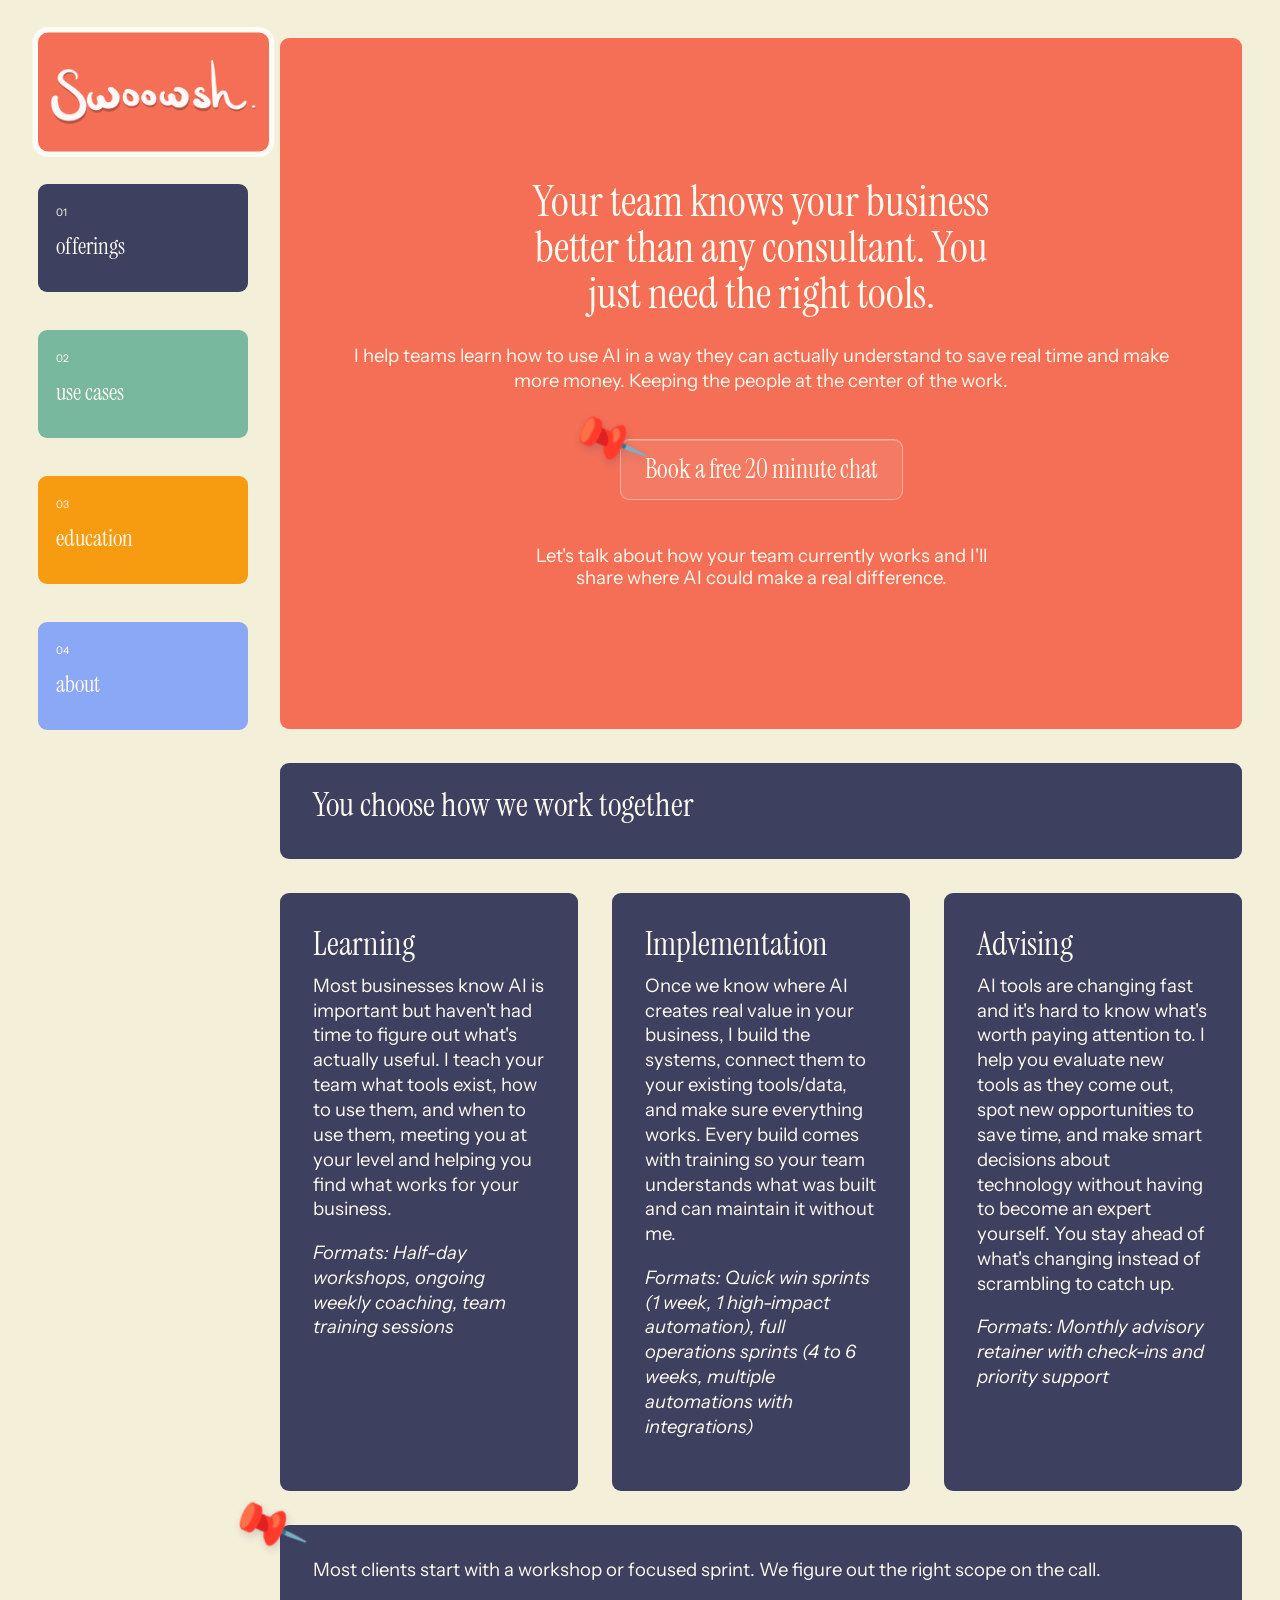
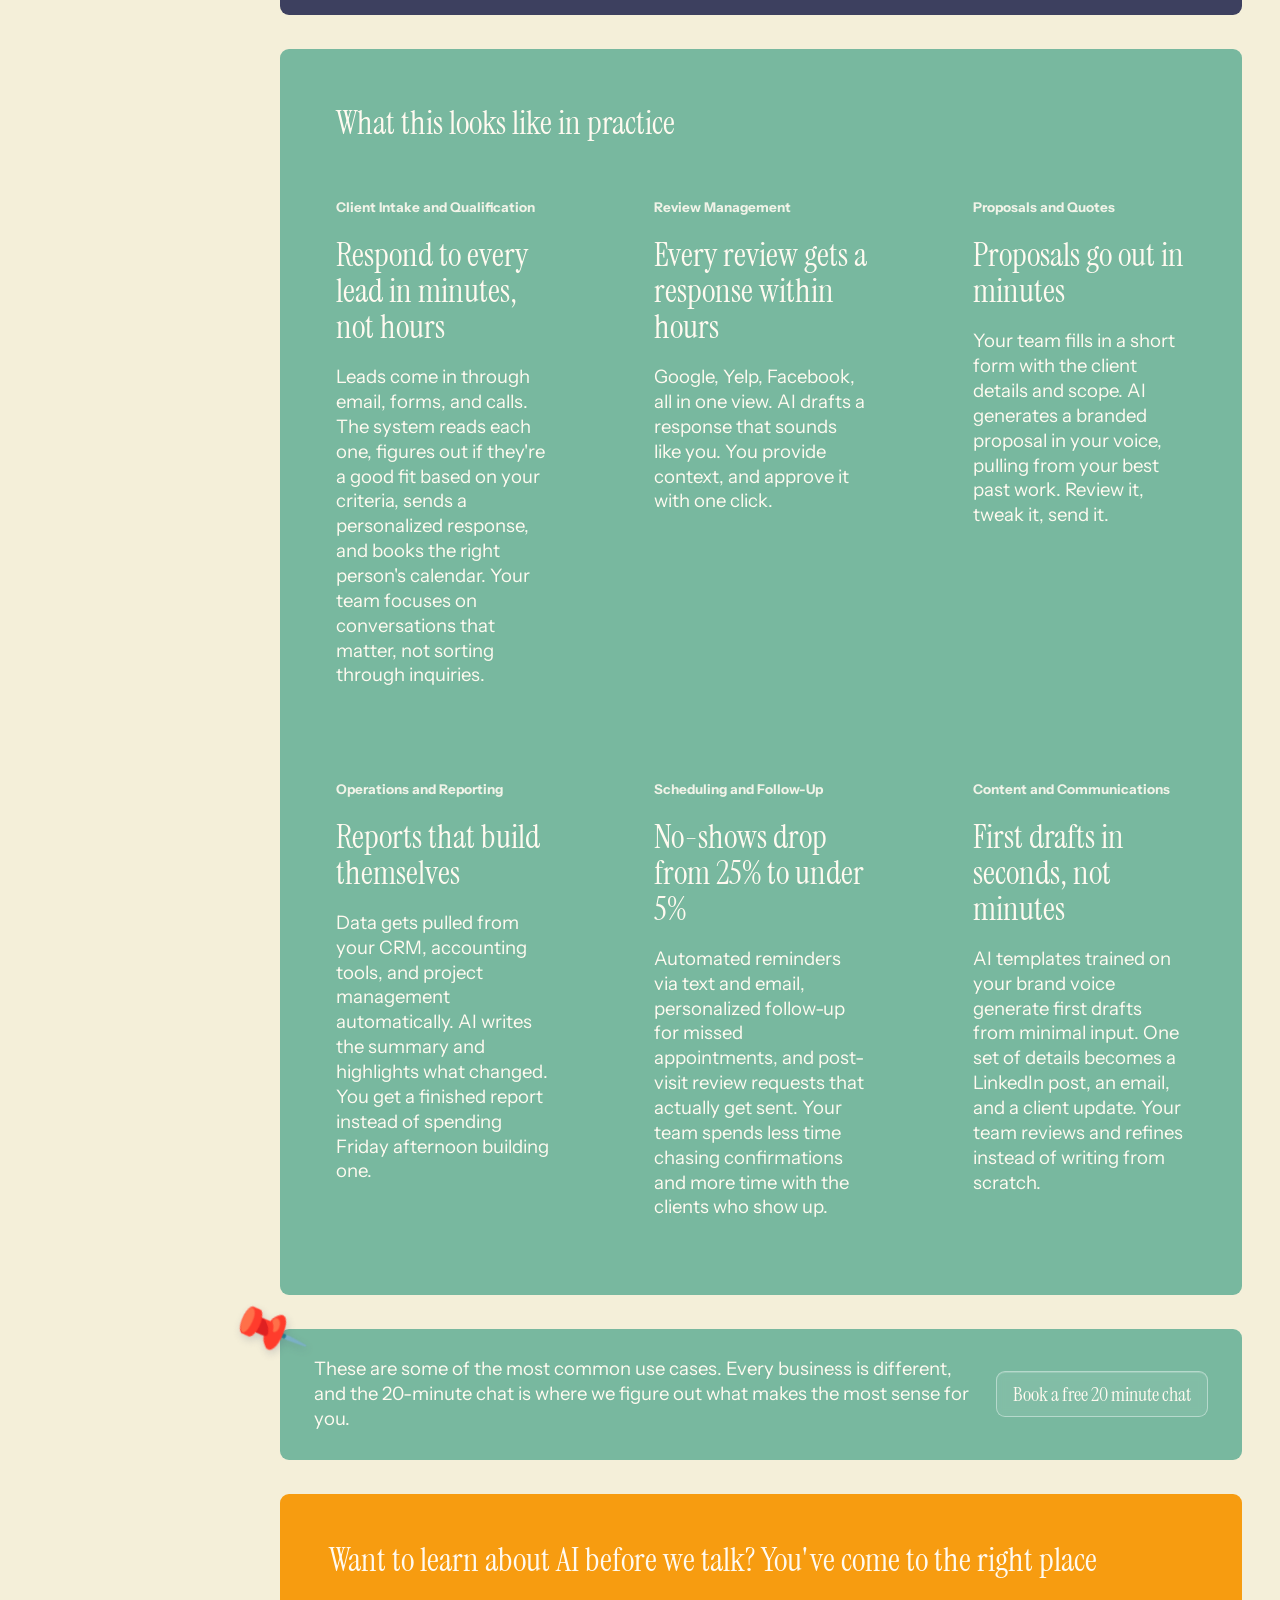
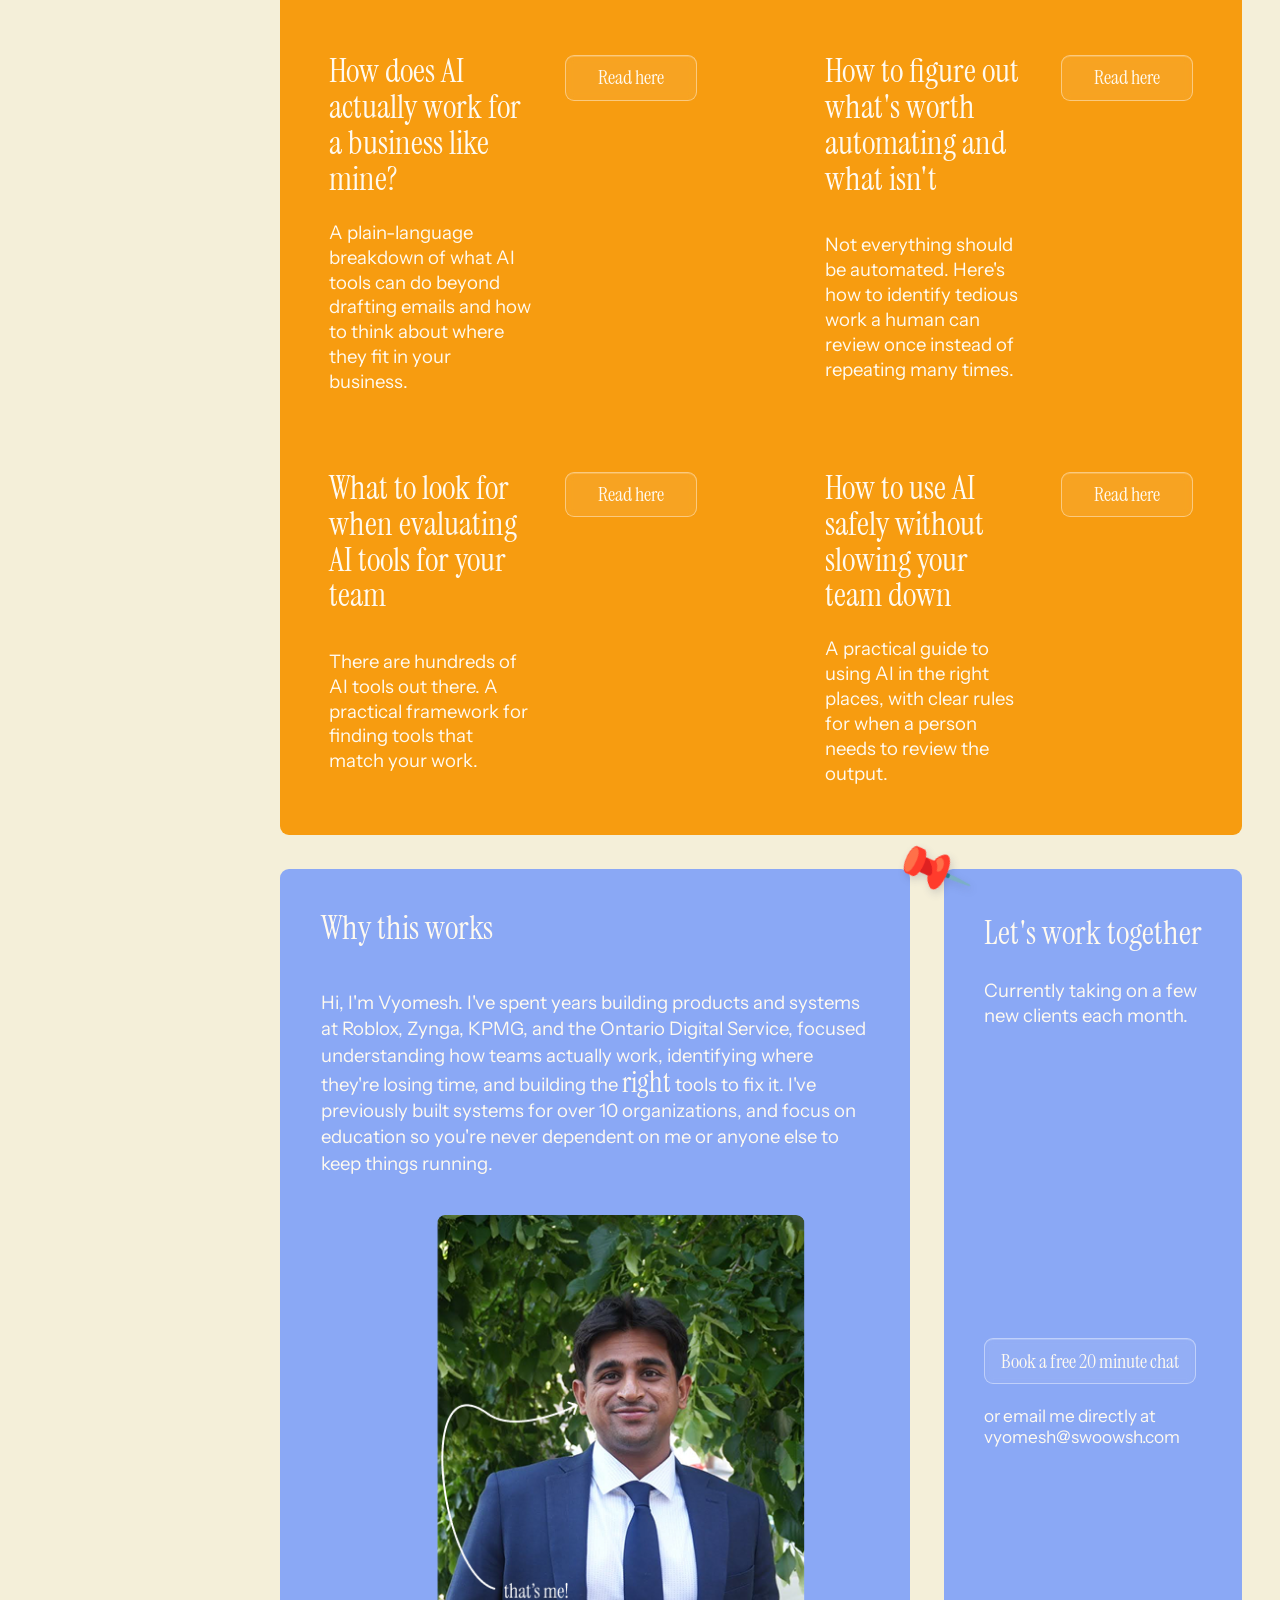
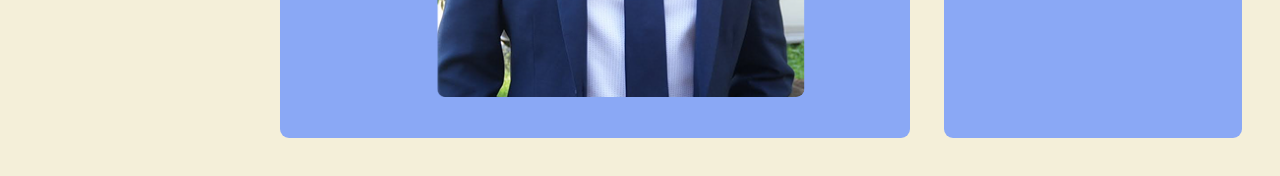
==== index.html @ 73898022 "Initial Swoowsh site" ====
<!doctype html>
<html lang="en">
  <head>
    <meta charset="utf-8">
    <meta name="viewport" content="width=device-width, initial-scale=1">
    <meta http-equiv="Cache-Control" content="no-store">
    <meta http-equiv="Pragma" content="no-cache">
    <meta http-equiv="Expires" content="0">
    <title>Swoowsh | AI systems for service businesses</title>
    <meta
      name="description"
      content="Swoowsh helps service businesses learn, implement, and improve practical AI workflows."
    >
    <link rel="preconnect" href="https://fonts.googleapis.com">
    <link rel="preconnect" href="https://fonts.gstatic.com" crossorigin>
    <link
      href="https://fonts.googleapis.com/css2?family=Instrument+Sans:wght@400;500;600;700&family=Instrument+Serif:ital@0;1&display=swap"
      rel="stylesheet"
    >
    <link rel="icon" type="image/png" href="assets/favicon.png?v=20260522-02">
    <link rel="stylesheet" href="styles.css?v=20260522-02">
  </head>
  <body>
    <a class="skip-link" href="#main">Skip to content</a>

    <nav class="rail" aria-label="Primary navigation">
      <a class="brand-mark" href="#offerings" aria-label="Swoowsh home">
        <img src="assets/swoowsh-logo-cropped.png" alt="Swoowsh.">
      </a>
      <button class="mobile-nav-toggle" type="button" aria-expanded="false" aria-controls="primary-menu">
        <span class="mobile-nav-label">Menu</span>
        <span aria-hidden="true">⌄</span>
      </button>
      <div id="primary-menu" class="rail-menu">
        <a class="rail-link rail-link-offerings" href="#work-together"><span>01</span> offerings</a>
        <a class="rail-link rail-link-use-cases" href="#use-cases"><span>02</span> use cases</a>
        <a class="rail-link rail-link-education" href="#education"><span>03</span> education</a>
        <a class="rail-link rail-link-about" href="#about"><span>04</span> about</a>
      </div>
    </nav>

    <main id="main">
      <section id="offerings" class="page page-hero" aria-labelledby="hero-title">
        <div class="hero-panel">
          <div class="hero-copy">
            <p class="eyebrow">Swoowsh.</p>
            <h1 id="hero-title">
              <span>Your team knows your business</span>
              <span>better than any consultant. You</span>
              <span>just need the right tools.</span>
            </h1>
            <p>
              I help teams learn how to use AI in a way they can actually understand to save real
              time and make more money. Keeping the people at the center of the work.
            </p>
          </div>
          <div class="hero-action">
            <div class="hero-cta-wrap">
              <span class="pin pin-hero" aria-hidden="true">📌</span>
              <a class="button button-light" href="mailto:vyomesh@swoowsh.com?subject=Book%20a%20free%2020%20minute%20chat">Book a free 20 minute chat</a>
            </div>
            <p>Let's talk about how your team currently works and I'll share where AI could make a real difference.</p>
          </div>
        </div>
      </section>

      <section id="work-together" class="page page-offerings" aria-labelledby="offerings-title">
        <div class="stacked-cards">
          <article class="offering-card intro-card">
            <h2 id="offerings-title">You choose how we work together</h2>
          </article>
          <article class="offering-card">
            <h3>Learning</h3>
            <p>
              Most businesses know AI is important but haven't had time to figure out what's actually
              useful. I teach your team what tools exist, how to use them, and when to use them,
              meeting you at your level and helping you find what works for your business.
            </p>
            <p><em>Formats: Half-day workshops, ongoing weekly coaching, team training sessions</em></p>
          </article>
          <article class="offering-card">
            <h3>Implementation</h3>
            <p>
              Once we know where AI creates real value in your business, I build the systems, connect
              them to your existing tools/data, and make sure everything works. Every build comes
              with training so your team understands what was built and can maintain it without me.
            </p>
            <p><em>Formats: Quick win sprints (1 week, 1 high-impact automation), full operations sprints (4 to 6 weeks, multiple automations with integrations)</em></p>
          </article>
          <article class="offering-card">
            <h3>Advising</h3>
            <p>
              AI tools are changing fast and it's hard to know what's worth paying attention to. I
              help you evaluate new tools as they come out, spot new opportunities to save time, and
              make smart decisions about technology without having to become an expert yourself. You
              stay ahead of what's changing instead of scrambling to catch up.
            </p>
            <p><em>Formats: Monthly advisory retainer with check-ins and priority support</em></p>
          </article>
        </div>
        <aside class="note-card">
          <span class="pin pin-note" aria-hidden="true">📌</span>
          Most clients start with a workshop or focused sprint. We figure out the right scope on the call.
        </aside>
      </section>

      <section id="use-cases" class="page page-use-cases" aria-labelledby="use-cases-title">
        <div class="use-case-panel">
          <h2 id="use-cases-title">What this looks like in practice</h2>
          <div class="use-case-grid">
            <article>
              <p class="kicker">Client Intake and Qualification</p>
              <h3>Respond to every lead in minutes, not hours</h3>
              <p>
                Leads come in through email, forms, and calls. The system reads each one, figures
                out if they're a good fit based on your criteria, sends a personalized response,
                and books the right person's calendar. Your team focuses on conversations that
                matter, not sorting through inquiries.
              </p>
            </article>
            <article>
              <p class="kicker">Review Management</p>
              <h3>Every review gets a response within hours</h3>
              <p>
                Google, Yelp, Facebook, all in one view. AI drafts a response that sounds like you.
                You provide context, and approve it with one click.
              </p>
            </article>
            <article>
              <p class="kicker">Proposals and Quotes</p>
              <h3>Proposals go out in minutes</h3>
              <p>
                Your team fills in a short form with the client details and scope. AI generates a
                branded proposal in your voice, pulling from your best past work. Review it, tweak
                it, send it.
              </p>
            </article>
            <article>
              <p class="kicker">Operations and Reporting</p>
              <h3>Reports that build themselves</h3>
              <p>
                Data gets pulled from your CRM, accounting tools, and project management automatically.
                AI writes the summary and highlights what changed. You get a finished report instead
                of spending Friday afternoon building one.
              </p>
            </article>
            <article>
              <p class="kicker">Scheduling and Follow-Up</p>
              <h3>No-shows drop from 25% to under 5%</h3>
              <p>
                Automated reminders via text and email, personalized follow-up for missed appointments,
                and post-visit review requests that actually get sent. Your team spends less time
                chasing confirmations and more time with the clients who show up.
              </p>
            </article>
            <article>
              <p class="kicker">Content and Communications</p>
              <h3>First drafts in seconds, not minutes</h3>
              <p>
                AI templates trained on your brand voice generate first drafts from minimal input.
                One set of details becomes a LinkedIn post, an email, and a client update. Your team
                reviews and refines instead of writing from scratch.
              </p>
            </article>
          </div>
        </div>
        <aside class="quote-card">
          <span class="pin pin-quote" aria-hidden="true">📌</span>
          <p>
            These are some of the most common use cases. Every business is different, and the 20-minute
            chat is where we figure out what makes the most sense for you.
          </p>
          <a class="button button-light" href="mailto:vyomesh@swoowsh.com?subject=Book%20a%20free%2020%20minute%20chat">Book a free 20 minute chat</a>
        </aside>
      </section>

      <section id="education" class="page page-education" aria-labelledby="education-title">
        <div class="education-panel">
          <h2 id="education-title">Want to learn about AI before we talk? You've come to the right place</h2>
          <div class="question-list" role="list">
            <a role="listitem" href="ai-for-business.html">
              <span>Read here</span>
              <strong>How does AI actually work for a business like mine?</strong>
              <p>A plain-language breakdown of what AI tools can do beyond drafting emails and how to think about where they fit in your business.</p>
            </a>
            <a role="listitem" href="worth-automating.html">
              <span>Read here</span>
              <strong>How to figure out what's worth automating and what isn't</strong>
              <p>Not everything should be automated. Here's how to identify tedious work a human can review once instead of repeating many times.</p>
            </a>
            <a role="listitem" href="evaluating-ai-tools.html">
              <span>Read here</span>
              <strong>What to look for when evaluating AI tools for your team</strong>
              <p>There are hundreds of AI tools out there. A practical framework for finding tools that match your work.</p>
            </a>
            <a role="listitem" href="ai-safety.html">
              <span>Read here</span>
              <strong>How to use AI safely without slowing your team down</strong>
              <p>A practical guide to using AI in the right places, with clear rules for when a person needs to review the output.</p>
            </a>
          </div>
        </div>
      </section>

      <section id="about" class="page page-about" aria-labelledby="about-title">
        <div class="about-wrap">
          <div class="about-grid">
            <article class="about-copy">
              <h2 id="about-title">Why this works</h2>
              <p>
                Hi, I'm Vyomesh. I've spent years building products and systems at Roblox, Zynga,
                KPMG, and the Ontario Digital Service, focused understanding how teams actually
                work, identifying where they're losing time, and building the
                <span class="serif-emphasis">right</span> tools to fix it. I've previously built
                systems for over 10 organizations, and focus on education so you're never dependent
                on me or anyone else to keep things running.
              </p>
            </article>
            <figure class="portrait-card">
              <img src="assets/vyomesh-portrait-annotated.png" alt="Vyomesh standing outdoors in a navy suit with a handwritten note saying that's me">
            </figure>
          </div>
          <div class="cta-band">
            <span class="pin pin-cta" aria-hidden="true">📌</span>
            <div>
              <h2>Let's work together</h2>
              <p>Currently taking on a few new clients each month.</p>
            </div>
            <div class="cta-actions">
              <a class="button button-light" href="mailto:vyomesh@swoowsh.com?subject=Book%20a%20free%2020%20minute%20chat">Book a free 20 minute chat</a>
              <a href="mailto:vyomesh@swoowsh.com">or email me directly at vyomesh@swoowsh.com</a>
            </div>
          </div>
        </div>
      </section>
    </main>

    <script src="script.js?v=20260522-02"></script>
  </body>
</html>
---- styles.css ----
:root {
  --paper: #f4efd9;
  --ink: #fffaf0;
  --navy: #3d405f;
  --coral: #f46f56;
  --sage: #78b89f;
  --gold: #f79c10;
  --periwinkle: #8aa8f5;
  --blue-line: #13a7e8;
  --rail-width: 280px;
  --rail-pad: 38px;
  --section-gap: 34px;
  --panel-radius: 9px;
  --rail-tile-width: 210px;
  --rail-tile-height: 108px;
  --rail-active-scale: 1.1;
  --container-gap: 34px;
  --content-gap: 34px;
  --hero-copy-gap: clamp(22px, 2.1vw, 34px);
  --hero-stack-gap: clamp(38px, 3.5vw, 58px);
  --font-serif: "Instrument Serif", Georgia, serif;
  --font-sans: "Instrument Sans", Arial, sans-serif;
  --type-h1: clamp(40px, 3.35vw, 64px);
  --type-h2: clamp(30px, 2.6vw, 48px);
  --type-body: clamp(16px, 1.45vw, 22px);
  --type-subscript: clamp(10px, 0.82vw, 13px);
  --type-button: clamp(18px, 1.55vw, 25px);
  --leading-display: 1.08;
  --leading-body: 1.34;
}

/* Type system:
   h1/display = Instrument Serif var(--type-h1)
   h2/card titles = Instrument Serif var(--type-h2)
   body = Instrument Sans var(--type-body)
   subscript/kicker = Instrument Sans var(--type-subscript)
   buttons = Instrument Serif var(--type-button)
*/

* {
  box-sizing: border-box;
}

html {
  scroll-behavior: smooth;
}

body {
  margin: 0;
  background: var(--paper);
  color: var(--ink);
  font-family: var(--font-sans);
}

a {
  color: inherit;
}

.section-label {
  display: none !important;
}

.skip-link {
  background: var(--navy);
  color: white;
  left: 16px;
  padding: 10px 12px;
  position: fixed;
  top: 16px;
  transform: translateY(-160%);
  z-index: 30;
}

.skip-link:focus {
  transform: translateY(0);
}

.rail {
  background: var(--paper);
  bottom: 0;
  display: flex;
  flex-direction: column;
  gap: 38px;
  left: 0;
  padding: var(--rail-pad);
  position: fixed;
  top: 0;
  width: var(--rail-width);
  z-index: 20;
}

.rail-menu {
  display: flex;
  flex-direction: column;
  gap: 38px;
}

.brand-mark,
.rail-link {
  border-radius: var(--panel-radius);
  color: var(--ink);
  flex: 0 0 auto;
  text-decoration: none;
  transform-origin: left center;
  transition: box-shadow 160ms ease, transform 160ms ease;
  width: var(--rail-tile-width);
}

.brand-mark {
  align-items: center;
  background: var(--coral);
  display: flex;
  min-height: var(--rail-tile-height);
  justify-content: center;
  padding: 16px 12px;
}

.brand-mark img {
  display: block;
  height: auto;
  max-height: 100%;
  object-fit: contain;
  width: 100%;
}

.rail-link {
  background: var(--navy);
  display: grid;
  font-family: var(--font-serif);
  font-size: clamp(22px, 1.8vw, 30px);
  line-height: 1.03;
  min-height: var(--rail-tile-height);
  padding: 24px 18px 16px;
}

.rail-link span {
  font-family: var(--font-sans);
  font-size: var(--type-subscript);
  line-height: 1;
}

.rail-link-offerings {
  background: var(--navy);
}

.rail-link-use-cases {
  background: var(--sage);
}

.rail-link-education {
  background: var(--gold);
}

.rail-link-about {
  background: var(--periwinkle);
}

.mobile-nav-toggle {
  display: none;
}

.brand-mark:hover,
.brand-mark:focus-visible {
  outline: 3px solid rgba(255, 255, 255, 0.8);
  outline-offset: 3px;
}

.brand-mark.is-active,
.rail-link.is-active {
  transform: scale(var(--rail-active-scale));
  z-index: 2;
}

.brand-mark.is-active,
.rail-link.is-active,
.rail-link:hover,
.rail-link:focus-visible {
  box-shadow: 0 0 0 5px rgba(255, 255, 255, 0.75);
}

main {
  padding-left: var(--rail-width);
  padding-bottom: var(--rail-pad);
  padding-top: var(--rail-pad);
}

.page {
  background: var(--paper);
  padding: 0 var(--rail-pad) 0 0;
  position: relative;
}

.page + .page {
  margin-top: var(--section-gap);
}

h1,
h2,
h3,
p {
  margin-top: 0;
}

h1,
h2,
h3,
.button,
.back-link,
.question-list strong,
.question-list span {
  font-family: var(--font-serif);
  font-weight: 400;
  letter-spacing: 0;
}

h1 {
  font-size: var(--type-h1);
  line-height: var(--leading-display);
  margin-bottom: 24px;
  max-width: 720px;
}

h1 span {
  display: block;
}

h2 {
  font-size: var(--type-h2);
  line-height: var(--leading-display);
}

h3 {
  font-size: var(--type-h2);
  line-height: var(--leading-display);
}

p {
  font-family: var(--font-sans);
  font-size: var(--type-body);
  line-height: var(--leading-body);
}

.hero-panel {
  align-content: center;
  align-items: center;
  background: var(--coral);
  border-radius: var(--panel-radius);
  display: grid;
  gap: var(--hero-stack-gap);
  grid-template-columns: 1fr;
  min-height: clamp(590px, 54vw, 795px);
  padding: clamp(42px, 5vw, 72px) clamp(36px, 4.6vw, 64px);
  text-align: center;
}

.eyebrow {
  display: none;
}

.hero-copy {
  display: grid;
  gap: var(--hero-copy-gap);
  justify-items: center;
  justify-self: center;
  max-width: 980px;
  padding-top: 0;
  text-align: center;
  width: 100%;
}

.hero-copy h1 {
  margin-bottom: 0;
  margin-left: auto;
  margin-right: auto;
  text-align: center;
}

.hero-copy h1 span {
  text-align: center;
}

.hero-copy p {
  margin-bottom: 0;
  margin-left: auto;
  margin-right: auto;
  max-width: 920px;
}

.hero-action {
  display: grid;
  gap: var(--hero-stack-gap);
  justify-items: center;
  justify-self: center;
  max-width: 520px;
  position: relative;
  text-align: center;
  width: 100%;
}

.hero-action p {
  font-size: var(--type-body);
  line-height: 1.18;
  margin-bottom: 0;
  max-width: 500px;
}

.hero-cta-wrap {
  display: inline-flex;
  position: relative;
}

.button,
.question-list span {
  align-items: center;
  background: rgba(255, 255, 255, 0.08);
  border: 1px solid rgba(255, 255, 255, 0.42);
  border-radius: var(--panel-radius);
  box-shadow: inset 0 1px 0 rgba(255, 255, 255, 0.18);
  backdrop-filter: blur(4px);
}

.button {
  display: inline-flex;
  font-size: var(--type-button);
  justify-content: center;
  min-height: 46px;
  padding: 9px 16px;
  text-decoration: none;
}

.hero-action .button {
  font-size: clamp(24px, 2vw, 34px);
  min-height: 58px;
  padding: 13px 24px;
}

.button:hover,
.button:focus-visible,
.question-list a:hover span,
.question-list a:focus-visible span {
  background: rgba(255, 255, 255, 0.18);
}

.pin {
  display: inline-block;
  filter: saturate(1.2);
  font-family: "Apple Color Emoji", "Segoe UI Emoji", sans-serif;
  font-size: clamp(41px, 4vw, 59px);
  line-height: 1;
  pointer-events: none;
  position: absolute;
  text-shadow: 0 4px 8px rgba(61, 64, 95, 0.2);
  transform: rotate(-21deg) scaleX(-1);
  z-index: 30;
}

.pin-hero {
  left: -42px;
  top: -25px;
}

.stacked-cards {
  align-content: start;
  display: grid;
  gap: var(--container-gap);
  grid-template-columns: repeat(3, minmax(0, 1fr));
  width: 100%;
}

.offering-card {
  background: var(--navy);
  border-radius: var(--panel-radius);
  padding: clamp(23px, 2.55vw, 34px);
}

.intro-card {
  grid-column: 1 / -1;
  max-width: none;
  min-height: 86px;
  padding-block: 24px;
  width: 100%;
}

.offering-card h2,
.offering-card h3 {
  margin-bottom: 12px;
}

.offering-card p {
  max-width: 960px;
}

.offering-card em {
  font-style: italic;
}

.note-card {
  background: var(--navy);
  border-radius: var(--panel-radius);
  font-family: var(--font-sans);
  font-size: var(--type-body);
  line-height: var(--leading-body);
  margin-left: 0;
  margin-top: var(--container-gap);
  max-width: none;
  padding: clamp(23px, 2.55vw, 34px);
  position: relative;
  width: 100%;
}

.pin-note {
  left: -42px;
  top: -25px;
}

.use-case-panel {
  background: var(--sage);
  border-radius: var(--panel-radius);
  padding: clamp(34px, 4.4vw, 66px);
  width: 100%;
}

.use-case-panel h2 {
  margin-bottom: clamp(34px, 5vw, 58px);
}

.use-case-grid {
  display: grid;
  gap: clamp(48px, 6vw, 74px) clamp(62px, 8.5vw, 105px);
  grid-template-columns: repeat(3, minmax(0, 1fr));
}

.kicker {
  font-family: var(--font-sans);
  font-size: clamp(13px, 1.05vw, 16px);
  font-weight: 700;
  line-height: 1.2;
  margin-bottom: 22px;
  opacity: 0.9;
}

.use-case-grid h3 {
  margin-bottom: 20px;
  max-width: 390px;
}

.use-case-grid p:not(.kicker) {
  max-width: 430px;
}

.quote-card {
  align-items: center;
  background: var(--sage);
  border-radius: var(--panel-radius);
  display: grid;
  gap: 24px;
  grid-template-columns: minmax(0, 1fr) auto;
  margin-top: var(--container-gap);
  max-width: none;
  padding: 28px 34px;
  position: relative;
  width: 100%;
}

.quote-card p {
  margin-bottom: 0;
}

.quote-card .button {
  justify-self: end;
}

.pin-quote {
  left: -42px;
  top: -25px;
}

.education-panel,
.article-panel {
  background: var(--gold);
  border-radius: var(--panel-radius);
  padding: clamp(30px, 3.8vw, 52px);
}

.education-panel {
  align-content: start;
  display: grid;
  min-height: clamp(560px, 48vw, 720px);
  width: 100%;
}

.education-panel h2 {
  margin-bottom: clamp(54px, 6vw, 78px);
  max-width: none;
  white-space: nowrap;
}

.question-list {
  display: grid;
  column-gap: clamp(74px, 10vw, 150px);
  row-gap: clamp(58px, 6vw, 82px);
  grid-template-columns: repeat(2, minmax(0, 1fr));
}

.question-list a {
  align-items: start;
  display: grid;
  column-gap: clamp(22px, 3vw, 34px);
  grid-template-columns: minmax(0, 1fr) auto;
  row-gap: 24px;
  text-decoration: none;
}

.question-list span {
  font-size: var(--type-button);
  grid-column: 2;
  grid-row: 1;
  justify-self: end;
  line-height: 1;
  min-width: 132px;
  padding: 12px 16px;
  text-align: center;
}

.question-list strong {
  display: block;
  font-size: var(--type-h2);
  grid-column: 1;
  line-height: var(--leading-display);
  margin-top: -2px;
}

.question-list p {
  grid-column: 1;
  margin: 0;
  max-width: 760px;
}

.about-wrap {
  display: grid;
  align-items: stretch;
  gap: var(--container-gap);
  grid-template-columns: minmax(0, 1fr) minmax(285px, 31%);
}

.about-grid {
  align-items: center;
  background: var(--periwinkle);
  border-radius: var(--panel-radius);
  display: grid;
  gap: clamp(24px, 3vw, 42px);
  grid-template-columns: minmax(0, 1fr) minmax(220px, 32%);
  min-height: clamp(470px, 42vw, 560px);
  padding: clamp(26px, 3.2vw, 44px);
  width: 100%;
}

.about-copy h2 {
  margin-bottom: clamp(26px, 4vw, 44px);
}

.about-copy p {
  line-height: 1.42;
  margin-bottom: clamp(26px, 3.5vw, 42px);
  max-width: 760px;
}

.about-copy p:last-child {
  margin-bottom: 0;
}

.serif-emphasis {
  display: inline-block;
  font-family: var(--font-serif);
  font-size: 1.55em;
  line-height: 0.82;
  margin: 0.08em 0;
  vertical-align: -0.06em;
}

.portrait-card {
  margin: 0;
}

.portrait-card img {
  border-radius: var(--panel-radius);
  display: block;
  width: 100%;
}

.cta-band {
  align-items: start;
  background: var(--periwinkle);
  border-radius: var(--panel-radius);
  display: grid;
  gap: clamp(38px, 5vw, 70px);
  grid-template-rows: auto auto;
  min-height: clamp(470px, 42vw, 560px);
  padding: clamp(36px, 3.6vw, 50px) clamp(28px, 3.2vw, 40px);
  position: relative;
  width: 100%;
}

.pin-cta {
  left: -42px;
  top: -25px;
}

.cta-band h2 {
  margin-bottom: 28px;
}

.cta-band p {
  margin-bottom: 0;
}

.cta-actions {
  display: grid;
  align-self: start;
  gap: 22px;
  justify-items: start;
  text-align: left;
}

.cta-actions > a:not(.button) {
  font-size: clamp(16px, 1.35vw, 20px);
  line-height: 1.2;
  max-width: 300px;
  text-decoration: none;
}

main.article-page {
  background: var(--paper);
  min-height: 100vh;
  padding: var(--rail-pad) var(--rail-pad) var(--rail-pad) var(--rail-width);
}

.article-panel {
  min-height: calc(100vh - (var(--rail-pad) * 2));
  padding: clamp(44px, 4vw, 70px) clamp(42px, 5vw, 70px);
}

.article-panel h1 {
  font-size: clamp(40px, 3vw, 58px);
  margin-bottom: 24px;
  max-width: none;
  width: 100%;
}

.article-panel p {
  font-size: clamp(18px, 1.6vw, 27px);
  line-height: 1.28;
  margin-bottom: clamp(28px, 3vw, 44px);
  max-width: 1210px;
}

.article-panel p:last-child {
  margin-bottom: 0;
}

.article-panel ul {
  font-size: clamp(18px, 1.6vw, 27px);
  line-height: 1.28;
  list-style-position: inside;
  margin: calc(var(--container-gap) * -0.65) 0 clamp(28px, 3vw, 44px);
  max-width: 1210px;
  padding: 0;
}

.article-panel li {
  margin: 0;
}

.article-pull-quote {
  font-family: var(--font-serif);
  font-size: clamp(31px, 2.55vw, 46px) !important;
  line-height: 1.18 !important;
  margin-bottom: clamp(54px, 5vw, 74px) !important;
  margin-top: clamp(28px, 3vw, 46px);
  max-width: 1050px;
}

.back-link {
  display: inline-block;
  font-size: var(--type-body);
  margin-bottom: 20px;
  text-decoration: none;
}

@media (max-width: 1050px) {
  :root {
    --rail-width: 214px;
    --rail-pad: 28px;
    --rail-tile-width: 146px;
    --rail-tile-height: 84px;
    --rail-active-scale: 1.12;
  }

  .brand-mark,
  .rail-link {
    width: var(--rail-tile-width);
  }

  .rail {
    gap: 24px;
  }

  .rail-menu {
    gap: 24px;
  }

  .hero-panel {
    grid-template-columns: 1fr;
  }

  .stacked-cards {
    grid-template-columns: 1fr;
  }

  .education-panel {
    margin-left: 0;
  }

  .education-panel h2 {
    white-space: normal;
  }

  .use-case-panel,
  .quote-card {
    margin-left: 0;
  }

  .use-case-grid {
    grid-template-columns: repeat(2, minmax(0, 1fr));
  }

  .question-list {
    column-gap: 44px;
  }
}

@media (max-width: 1300px) {
  .about-grid {
    align-items: start;
    grid-template-columns: 1fr;
  }

  .portrait-card {
    justify-self: center;
    max-width: min(420px, 100%);
  }
}

@media (max-width: 820px) {
  .rail {
    bottom: auto;
    flex-direction: row;
    gap: 8px;
    overflow: visible;
    padding: 10px;
    right: 0;
    width: auto;
  }

  .brand-mark,
  .rail-link {
    flex: 0 0 auto;
    height: 58px;
    min-height: 58px;
    width: 92px;
  }

  .brand-mark {
    padding: 8px;
  }

  .mobile-nav-toggle {
    align-items: center;
    background: var(--navy);
    border: 0;
    border-radius: var(--panel-radius);
    color: var(--ink);
    cursor: pointer;
    display: flex;
    flex: 1 1 auto;
    font-family: var(--font-serif);
    font-size: 22px;
    gap: 10px;
    height: 58px;
    justify-content: space-between;
    min-width: 0;
    padding: 12px 16px;
  }

  .rail:has(.brand-mark.is-active) .mobile-nav-toggle {
    background: var(--coral);
  }

  .rail.theme-home .mobile-nav-toggle {
    background: var(--coral);
  }

  .rail:has(.rail-link-offerings.is-active) .mobile-nav-toggle {
    background: var(--navy);
  }

  .rail.theme-offerings .mobile-nav-toggle {
    background: var(--navy);
  }

  .rail:has(.rail-link-use-cases.is-active) .mobile-nav-toggle {
    background: var(--sage);
  }

  .rail.theme-use-cases .mobile-nav-toggle {
    background: var(--sage);
  }

  .rail:has(.rail-link-education.is-active) .mobile-nav-toggle {
    background: var(--gold);
  }

  .rail.theme-education .mobile-nav-toggle {
    background: var(--gold);
  }

  .rail:has(.rail-link-about.is-active) .mobile-nav-toggle {
    background: var(--periwinkle);
  }

  .rail.theme-about .mobile-nav-toggle {
    background: var(--periwinkle);
  }

  .rail-menu {
    background: var(--paper);
    border-radius: var(--panel-radius);
    box-shadow: 0 16px 34px rgba(61, 64, 95, 0.22);
    display: none;
    gap: 8px;
    left: 10px;
    padding: 10px;
    position: absolute;
    right: 10px;
    top: calc(100% + 6px);
  }

  .rail.is-open .rail-menu {
    display: grid;
  }

  .rail-link {
    font-size: 15px;
    height: auto;
    min-height: 58px;
    padding: 11px 10px;
    transform-origin: center;
    width: 100%;
  }

  .brand-mark.is-active,
  .rail-link.is-active {
    transform: none;
  }

  .rail-link span {
    font-size: 11px;
  }

  main,
  main.article-page {
    padding: 78px 12px 12px;
  }

  .page {
    min-height: auto;
    padding: 0;
    scroll-margin-top: 84px;
  }

  .about-wrap {
    grid-template-columns: 1fr;
  }

  .hero-panel,
  .about-grid,
  .cta-band {
    grid-template-columns: 1fr;
  }

  .about-grid,
  .cta-band {
    min-height: auto;
  }

  .cta-actions {
    justify-self: start;
    text-align: left;
  }

  .stacked-cards {
    padding-right: 0;
  }

  .note-card {
    margin-top: var(--container-gap);
  }

  .pin-hero,
  .pin-note,
  .pin-quote,
  .pin-cta {
    left: 12px;
    top: -23px;
  }

  .question-list a {
    gap: 10px;
    grid-template-columns: 1fr;
  }

  .question-list {
    grid-template-columns: 1fr;
  }

  .question-list span {
    grid-column: 1;
    grid-row: auto;
    justify-self: start;
  }

  .question-list strong {
    grid-column: 1;
    line-height: 1.04;
  }

  .question-list p {
    grid-column: 1;
    max-width: none;
    padding-top: 0;
  }

  .question-list a span {
    order: 3;
  }

  .portrait-card {
    aspect-ratio: 4 / 5;
    border-radius: var(--panel-radius);
    overflow: hidden;
  }

  .portrait-card img {
    height: 100%;
    object-fit: cover;
    object-position: 50% 42%;
  }

  .cta-band {
    grid-template-rows: auto auto;
  }

  .cta-actions {
    align-self: start;
    margin-top: 36px;
  }
}

@media (max-width: 620px) {
  :root {
    --type-h1: 38px;
    --type-h2: 31px;
    --type-body: 16px;
    --type-button: 22px;
  }

  .hero-panel,
  .use-case-panel,
  .education-panel,
  .about-grid,
  .cta-band,
  .article-panel {
    padding: 28px 22px;
  }

  .use-case-grid {
    grid-template-columns: 1fr;
  }

  .use-case-grid {
    gap: 34px;
  }

  .use-case-grid h3 {
    margin-bottom: 12px;
  }

  .quote-card {
    grid-template-columns: 1fr;
  }

  .quote-card .button {
    justify-self: start;
  }
}
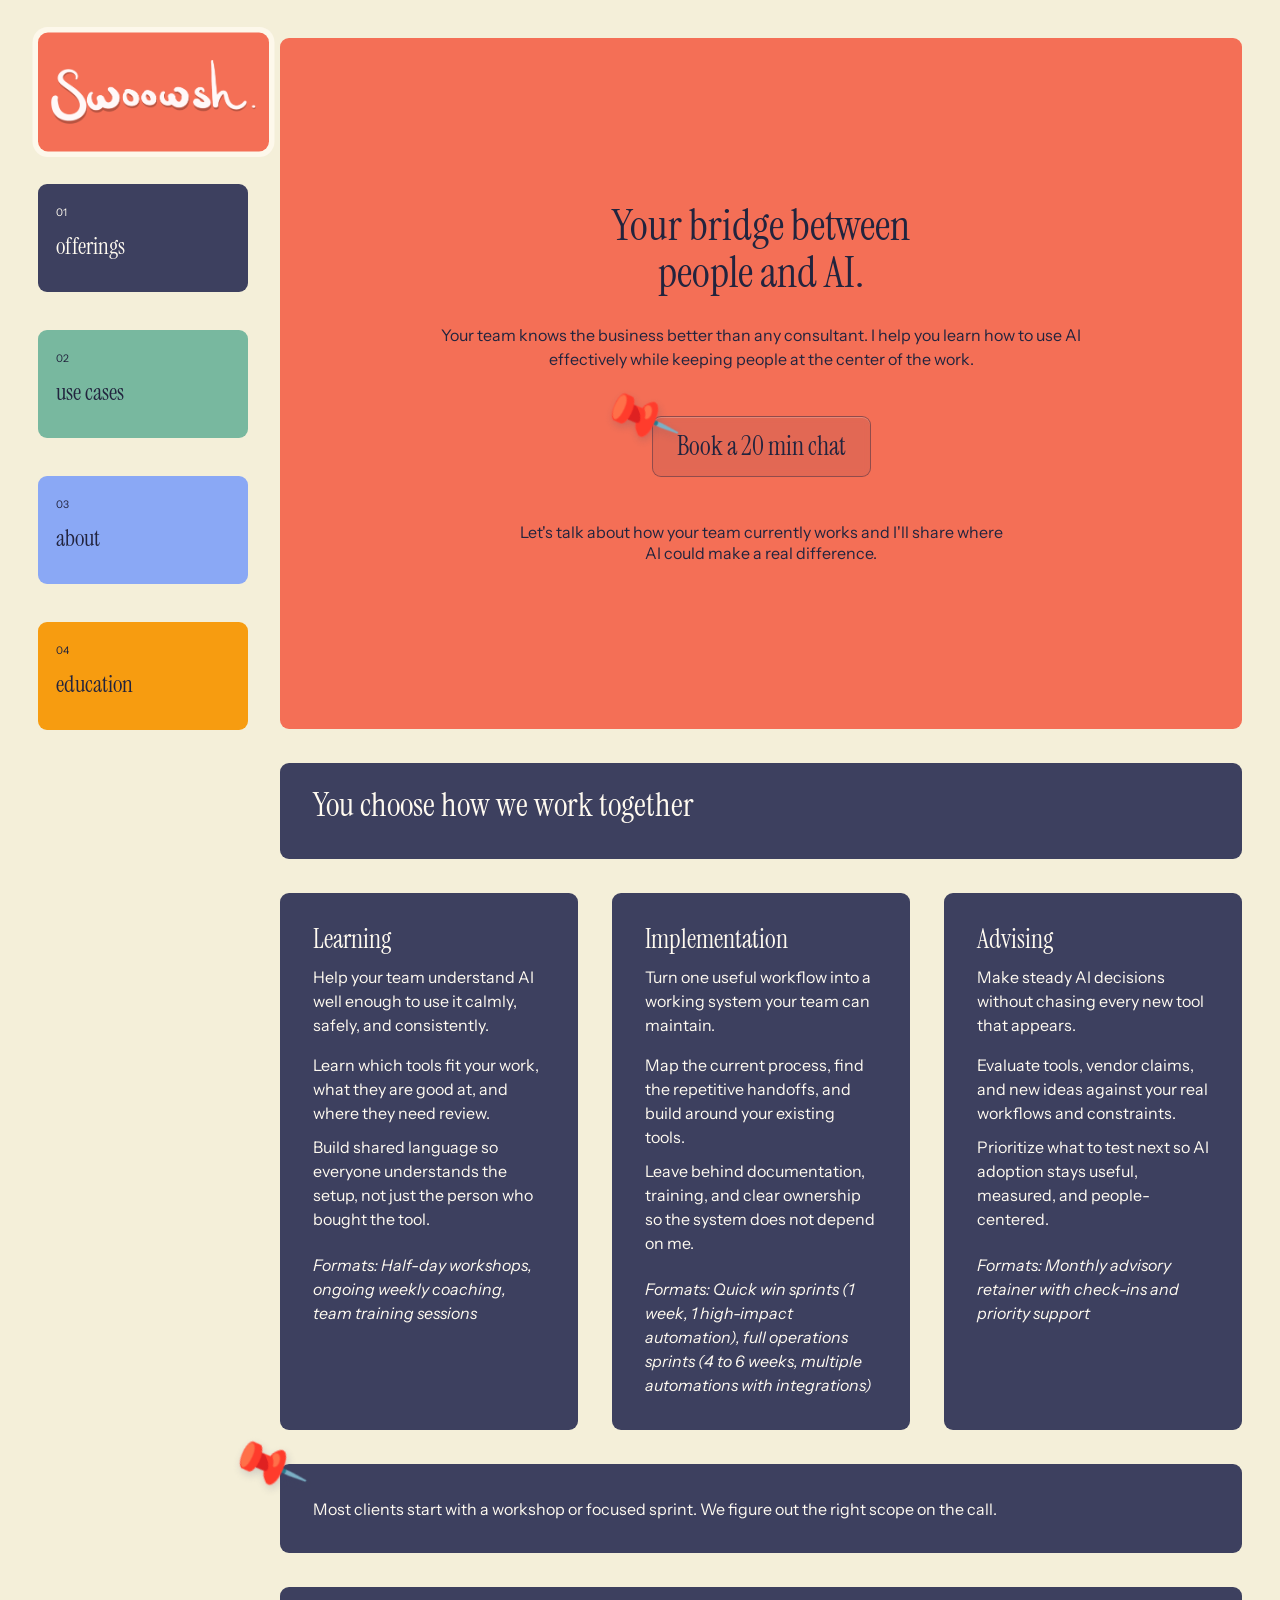
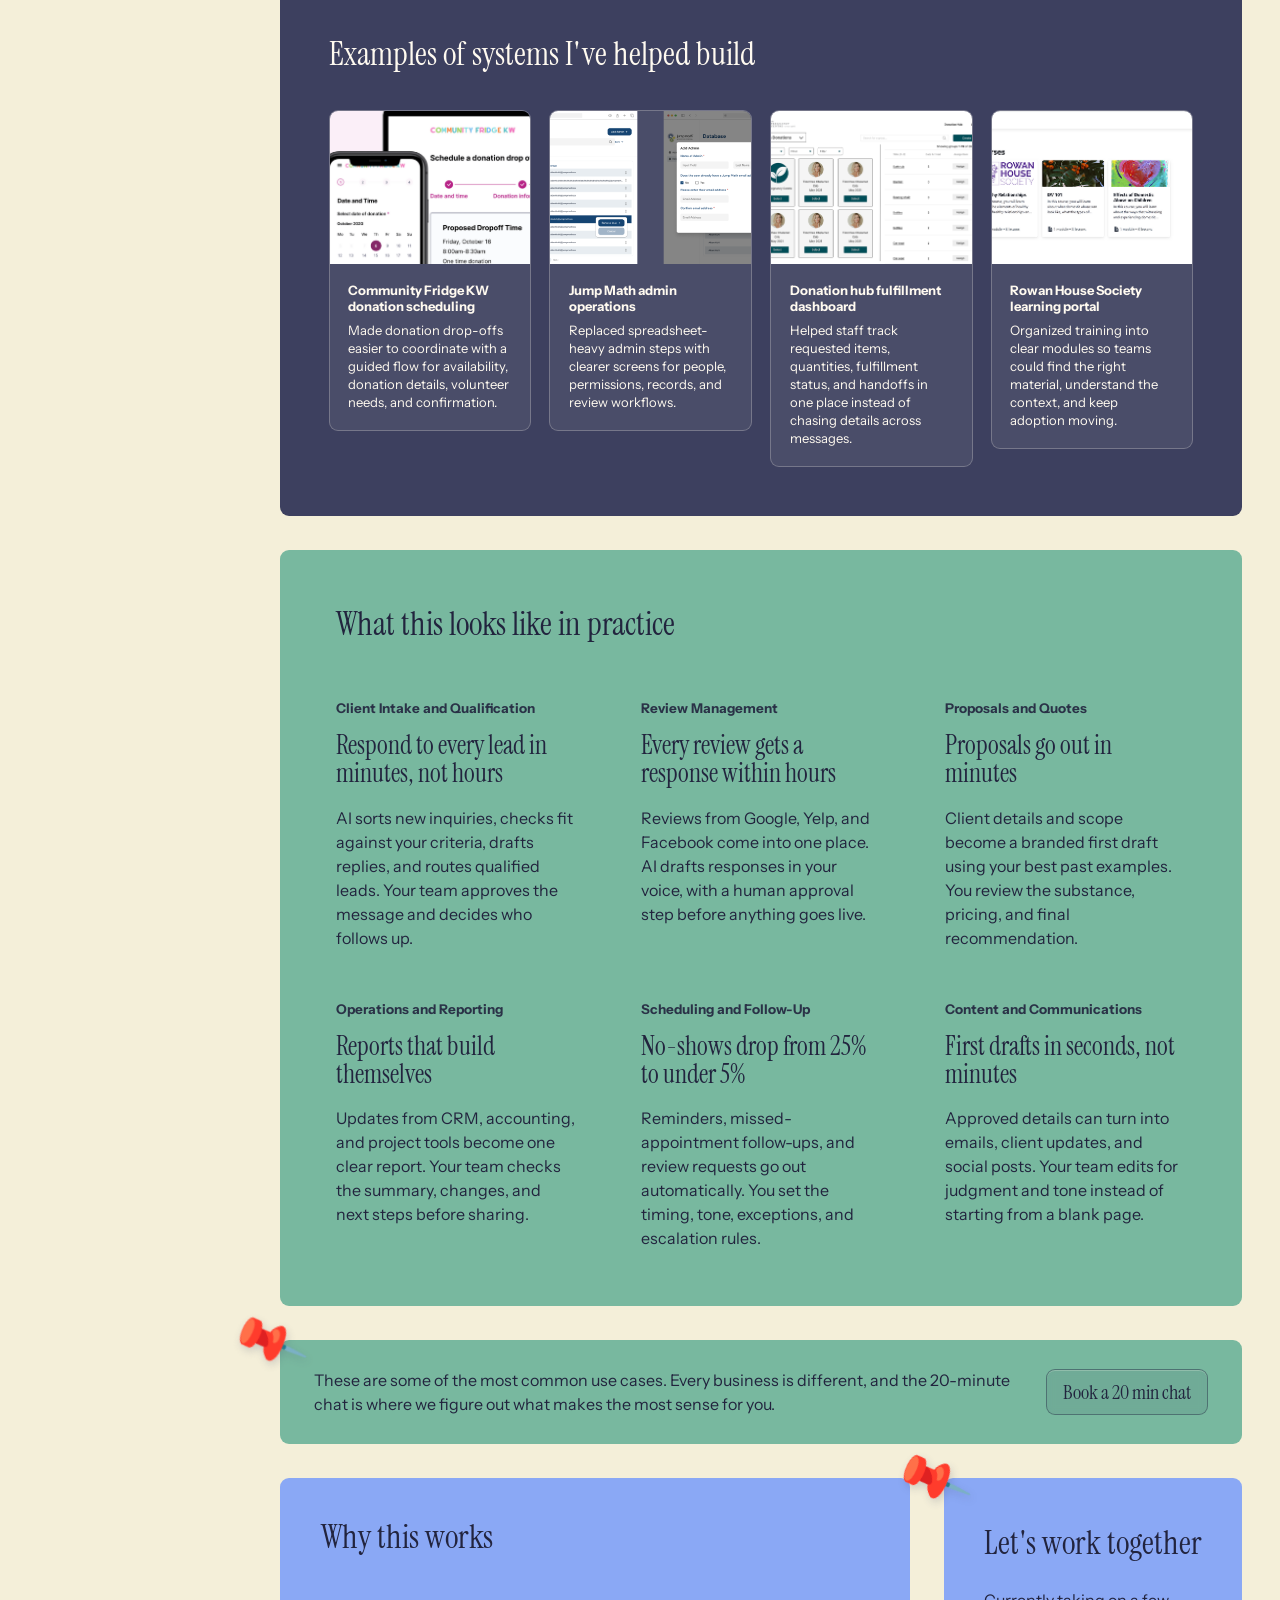
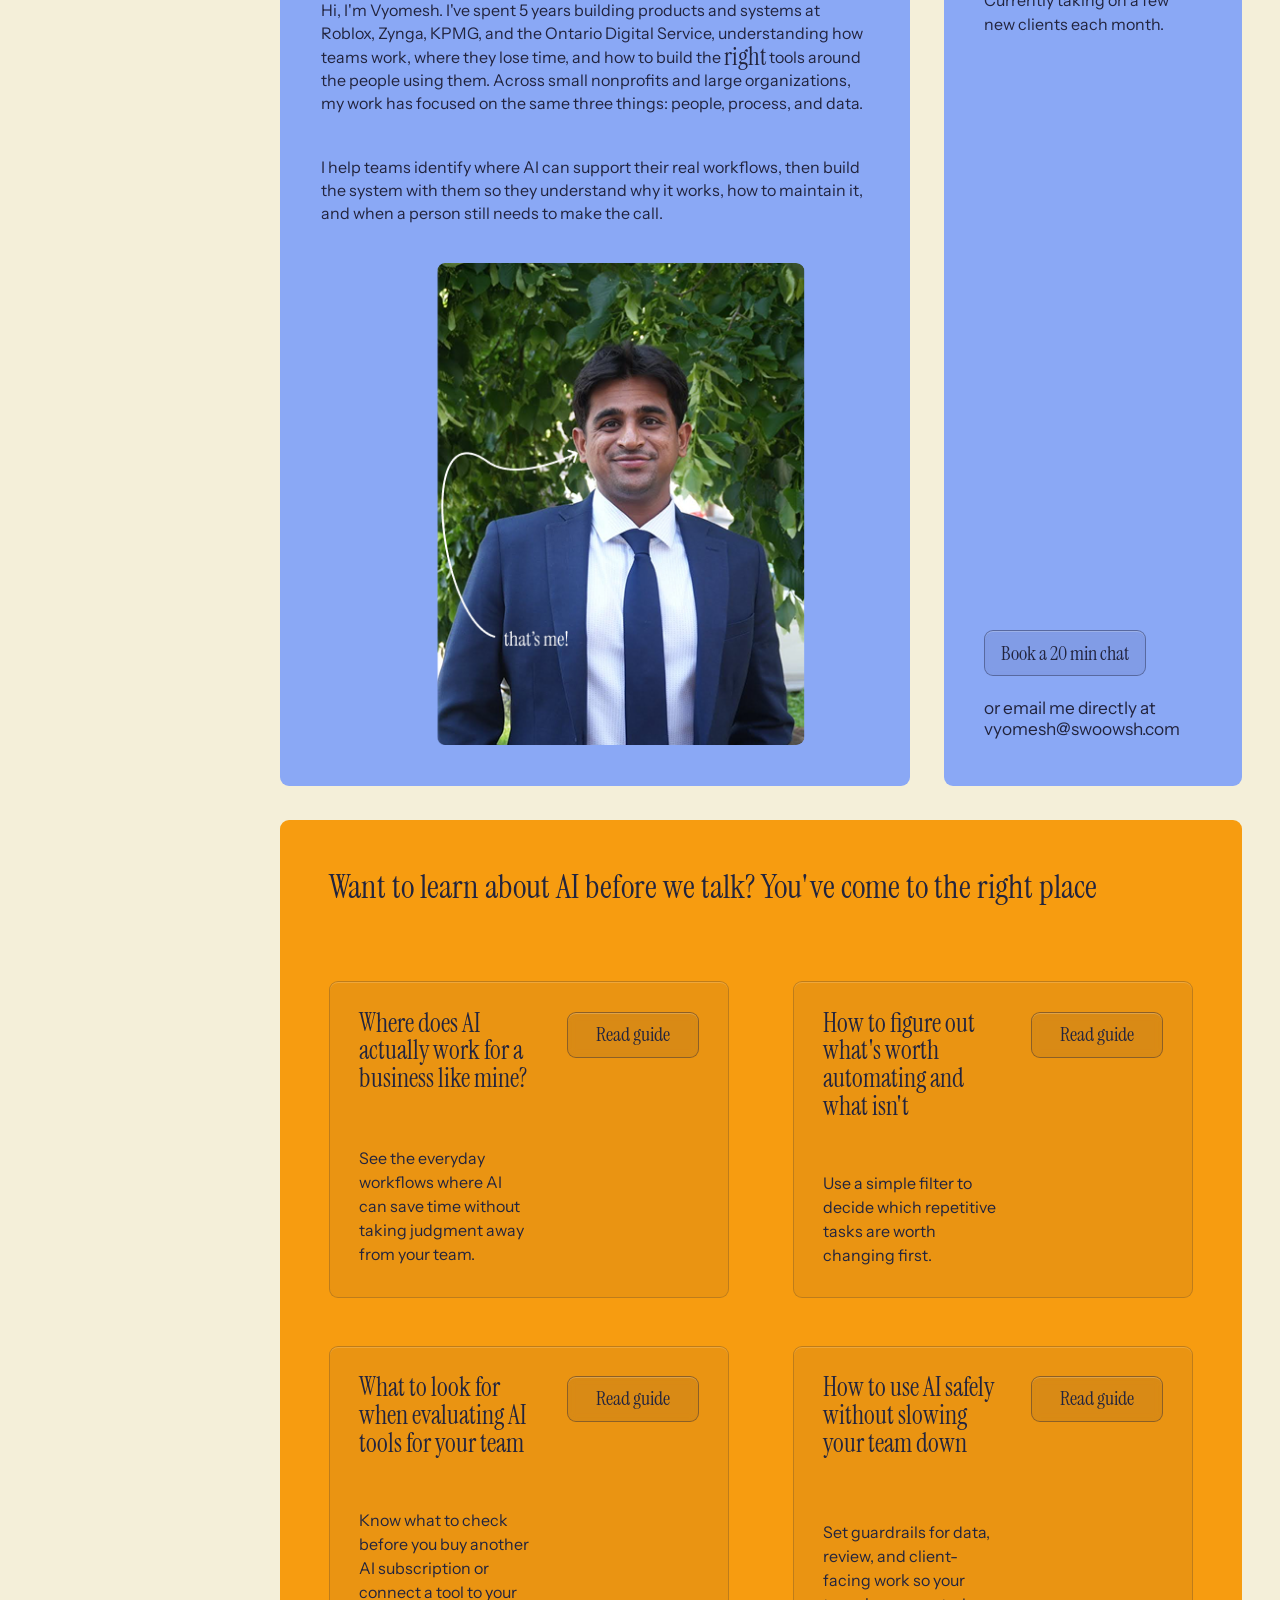
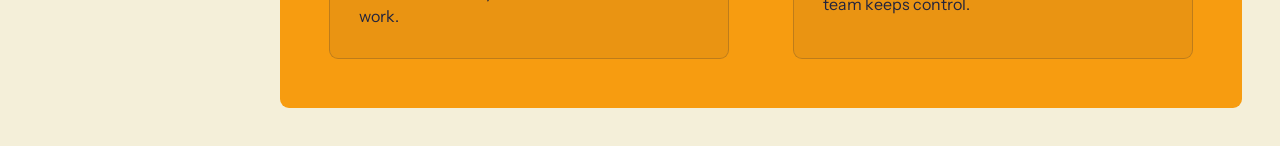
==== commit 7047ac27: "Refine Swoowsh site content and layout" ====
--- a/index.html
+++ b/index.html
@@ -17,8 +17,8 @@
       href="https://fonts.googleapis.com/css2?family=Instrument+Sans:wght@400;500;600;700&family=Instrument+Serif:ital@0;1&display=swap"
       rel="stylesheet"
     >
-    <link rel="icon" type="image/png" href="assets/favicon.png?v=20260522-02">
-    <link rel="stylesheet" href="styles.css?v=20260522-02">
+    <link rel="icon" type="image/png" href="assets/favicon.png?v=20260526-07">
+    <link rel="stylesheet" href="styles.css?v=20260527-01">
   </head>
   <body>
     <a class="skip-link" href="#main">Skip to content</a>
@@ -34,8 +34,8 @@
       <div id="primary-menu" class="rail-menu">
         <a class="rail-link rail-link-offerings" href="#work-together"><span>01</span> offerings</a>
         <a class="rail-link rail-link-use-cases" href="#use-cases"><span>02</span> use cases</a>
-        <a class="rail-link rail-link-education" href="#education"><span>03</span> education</a>
-        <a class="rail-link rail-link-about" href="#about"><span>04</span> about</a>
+        <a class="rail-link rail-link-about" href="#about"><span>03</span> about</a>
+        <a class="rail-link rail-link-education" href="#education"><span>04</span> education</a>
       </div>
     </nav>
 
@@ -45,19 +45,18 @@
           <div class="hero-copy">
             <p class="eyebrow">Swoowsh.</p>
             <h1 id="hero-title">
-              <span>Your team knows your business</span>
-              <span>better than any consultant. You</span>
-              <span>just need the right tools.</span>
+              <span>Your bridge between</span>
+              <span>people and AI.</span>
             </h1>
             <p>
-              I help teams learn how to use AI in a way they can actually understand to save real
-              time and make more money. Keeping the people at the center of the work.
+              Your team knows the business better than any consultant. I help you learn how to use
+              AI effectively while keeping people at the center of the work.
             </p>
           </div>
           <div class="hero-action">
             <div class="hero-cta-wrap">
               <span class="pin pin-hero" aria-hidden="true">📌</span>
-              <a class="button button-light" href="mailto:vyomesh@swoowsh.com?subject=Book%20a%20free%2020%20minute%20chat">Book a free 20 minute chat</a>
+              <a class="button button-light" href="https://calendar.app.google/s9gJ3HXkcS8mfSuB8">Book a 20 min chat</a>
             </div>
             <p>Let's talk about how your team currently works and I'll share where AI could make a real difference.</p>
           </div>
@@ -72,94 +71,132 @@
           <article class="offering-card">
             <h3>Learning</h3>
             <p>
-              Most businesses know AI is important but haven't had time to figure out what's actually
-              useful. I teach your team what tools exist, how to use them, and when to use them,
-              meeting you at your level and helping you find what works for your business.
-            </p>
-            <p><em>Formats: Half-day workshops, ongoing weekly coaching, team training sessions</em></p>
+              Help your team understand AI well enough to use it calmly, safely, and consistently.
+            </p>
+            <ul>
+              <li>Learn which tools fit your work, what they are good at, and where they need review.</li>
+              <li>Build shared language so everyone understands the setup, not just the person who bought the tool.</li>
+            </ul>
+            <p class="format-line"><em>Formats: Half-day workshops, ongoing weekly coaching, team training sessions</em></p>
           </article>
           <article class="offering-card">
             <h3>Implementation</h3>
             <p>
-              Once we know where AI creates real value in your business, I build the systems, connect
-              them to your existing tools/data, and make sure everything works. Every build comes
-              with training so your team understands what was built and can maintain it without me.
-            </p>
-            <p><em>Formats: Quick win sprints (1 week, 1 high-impact automation), full operations sprints (4 to 6 weeks, multiple automations with integrations)</em></p>
+              Turn one useful workflow into a working system your team can maintain.
+            </p>
+            <ul>
+              <li>Map the current process, find the repetitive handoffs, and build around your existing tools.</li>
+              <li>Leave behind documentation, training, and clear ownership so the system does not depend on me.</li>
+            </ul>
+            <p class="format-line"><em>Formats: Quick win sprints (1 week, 1 high-impact automation), full operations sprints (4 to 6 weeks, multiple automations with integrations)</em></p>
           </article>
           <article class="offering-card">
             <h3>Advising</h3>
             <p>
-              AI tools are changing fast and it's hard to know what's worth paying attention to. I
-              help you evaluate new tools as they come out, spot new opportunities to save time, and
-              make smart decisions about technology without having to become an expert yourself. You
-              stay ahead of what's changing instead of scrambling to catch up.
-            </p>
-            <p><em>Formats: Monthly advisory retainer with check-ins and priority support</em></p>
+              Make steady AI decisions without chasing every new tool that appears.
+            </p>
+            <ul>
+              <li>Evaluate tools, vendor claims, and new ideas against your real workflows and constraints.</li>
+              <li>Prioritize what to test next so AI adoption stays useful, measured, and people-centered.</li>
+            </ul>
+            <p class="format-line"><em>Formats: Monthly advisory retainer with check-ins and priority support</em></p>
           </article>
         </div>
         <aside class="note-card">
           <span class="pin pin-note" aria-hidden="true">📌</span>
           Most clients start with a workshop or focused sprint. We figure out the right scope on the call.
         </aside>
+        <aside class="proof-strip" aria-labelledby="proof-title">
+          <div class="proof-heading">
+            <h2 id="proof-title">Examples of systems I've helped build</h2>
+          </div>
+          <div class="proof-grid">
+            <figure class="proof-card">
+              <img src="assets/proof-community-fridge-flow.png?v=20260526-07" alt="A multi-step donation scheduling flow for Community Fridge KW">
+              <figcaption>
+                <span>Community Fridge KW donation scheduling</span>
+                Made donation drop-offs easier to coordinate with a guided flow for availability,
+                donation details, volunteer needs, and confirmation.
+              </figcaption>
+            </figure>
+            <figure class="proof-card">
+              <img src="assets/proof-admin-database.png?v=20260526-07" alt="An admin database interface with a modal for adding an admin">
+              <figcaption>
+                <span>Jump Math admin operations</span>
+                Replaced spreadsheet-heavy admin steps with clearer screens for people, permissions,
+                records, and review workflows.
+              </figcaption>
+            </figure>
+            <figure class="proof-card">
+              <img src="assets/proof-donation-hub.png?v=20260526-07" alt="A donation hub admin dashboard for open donations and item assignment">
+              <figcaption>
+                <span>Donation hub fulfillment dashboard</span>
+                Helped staff track requested items, quantities, fulfillment status, and handoffs in one
+                place instead of chasing details across messages.
+              </figcaption>
+            </figure>
+            <figure class="proof-card">
+              <img src="assets/proof-course-cards.png?v=20260526-07" alt="A course page with AI and education course cards">
+              <figcaption>
+                <span>Rowan House Society learning portal</span>
+                Organized training into clear modules so teams could find the right material, understand
+                the context, and keep adoption moving.
+              </figcaption>
+            </figure>
+          </div>
+        </aside>
       </section>
 
       <section id="use-cases" class="page page-use-cases" aria-labelledby="use-cases-title">
         <div class="use-case-panel">
           <h2 id="use-cases-title">What this looks like in practice</h2>
-          <div class="use-case-grid">
-            <article>
+          <div class="use-case-grid" aria-label="Examples of AI workflow support">
+            <article class="use-case-item">
               <p class="kicker">Client Intake and Qualification</p>
               <h3>Respond to every lead in minutes, not hours</h3>
               <p>
-                Leads come in through email, forms, and calls. The system reads each one, figures
-                out if they're a good fit based on your criteria, sends a personalized response,
-                and books the right person's calendar. Your team focuses on conversations that
-                matter, not sorting through inquiries.
-              </p>
-            </article>
-            <article>
+                AI sorts new inquiries, checks fit against your criteria, drafts replies, and routes qualified leads.
+                Your team approves the message and decides who follows up.
+              </p>
+            </article>
+            <article class="use-case-item">
               <p class="kicker">Review Management</p>
               <h3>Every review gets a response within hours</h3>
               <p>
-                Google, Yelp, Facebook, all in one view. AI drafts a response that sounds like you.
-                You provide context, and approve it with one click.
-              </p>
-            </article>
-            <article>
+                Reviews from Google, Yelp, and Facebook come into one place. AI drafts responses in your voice,
+                with a human approval step before anything goes live.
+              </p>
+            </article>
+            <article class="use-case-item">
               <p class="kicker">Proposals and Quotes</p>
               <h3>Proposals go out in minutes</h3>
               <p>
-                Your team fills in a short form with the client details and scope. AI generates a
-                branded proposal in your voice, pulling from your best past work. Review it, tweak
-                it, send it.
-              </p>
-            </article>
-            <article>
+                Client details and scope become a branded first draft using your best past examples.
+                You review the substance, pricing, and final recommendation.
+              </p>
+            </article>
+            <article class="use-case-item">
               <p class="kicker">Operations and Reporting</p>
               <h3>Reports that build themselves</h3>
               <p>
-                Data gets pulled from your CRM, accounting tools, and project management automatically.
-                AI writes the summary and highlights what changed. You get a finished report instead
-                of spending Friday afternoon building one.
-              </p>
-            </article>
-            <article>
+                Updates from CRM, accounting, and project tools become one clear report.
+                Your team checks the summary, changes, and next steps before sharing.
+              </p>
+            </article>
+            <article class="use-case-item">
               <p class="kicker">Scheduling and Follow-Up</p>
               <h3>No-shows drop from 25% to under 5%</h3>
               <p>
-                Automated reminders via text and email, personalized follow-up for missed appointments,
-                and post-visit review requests that actually get sent. Your team spends less time
-                chasing confirmations and more time with the clients who show up.
-              </p>
-            </article>
-            <article>
+                Reminders, missed-appointment follow-ups, and review requests go out automatically.
+                You set the timing, tone, exceptions, and escalation rules.
+              </p>
+            </article>
+            <article class="use-case-item">
               <p class="kicker">Content and Communications</p>
               <h3>First drafts in seconds, not minutes</h3>
               <p>
-                AI templates trained on your brand voice generate first drafts from minimal input.
-                One set of details becomes a LinkedIn post, an email, and a client update. Your team
-                reviews and refines instead of writing from scratch.
+                Approved details can turn into emails, client updates, and social posts.
+                Your team edits for judgment and tone instead of starting from a blank page.
               </p>
             </article>
           </div>
@@ -170,36 +207,8 @@
             These are some of the most common use cases. Every business is different, and the 20-minute
             chat is where we figure out what makes the most sense for you.
           </p>
-          <a class="button button-light" href="mailto:vyomesh@swoowsh.com?subject=Book%20a%20free%2020%20minute%20chat">Book a free 20 minute chat</a>
+          <a class="button button-light" href="https://calendar.app.google/s9gJ3HXkcS8mfSuB8">Book a 20 min chat</a>
         </aside>
-      </section>
-
-      <section id="education" class="page page-education" aria-labelledby="education-title">
-        <div class="education-panel">
-          <h2 id="education-title">Want to learn about AI before we talk? You've come to the right place</h2>
-          <div class="question-list" role="list">
-            <a role="listitem" href="ai-for-business.html">
-              <span>Read here</span>
-              <strong>How does AI actually work for a business like mine?</strong>
-              <p>A plain-language breakdown of what AI tools can do beyond drafting emails and how to think about where they fit in your business.</p>
-            </a>
-            <a role="listitem" href="worth-automating.html">
-              <span>Read here</span>
-              <strong>How to figure out what's worth automating and what isn't</strong>
-              <p>Not everything should be automated. Here's how to identify tedious work a human can review once instead of repeating many times.</p>
-            </a>
-            <a role="listitem" href="evaluating-ai-tools.html">
-              <span>Read here</span>
-              <strong>What to look for when evaluating AI tools for your team</strong>
-              <p>There are hundreds of AI tools out there. A practical framework for finding tools that match your work.</p>
-            </a>
-            <a role="listitem" href="ai-safety.html">
-              <span>Read here</span>
-              <strong>How to use AI safely without slowing your team down</strong>
-              <p>A practical guide to using AI in the right places, with clear rules for when a person needs to review the output.</p>
-            </a>
-          </div>
-        </div>
       </section>
 
       <section id="about" class="page page-about" aria-labelledby="about-title">
@@ -208,12 +217,16 @@
             <article class="about-copy">
               <h2 id="about-title">Why this works</h2>
               <p>
-                Hi, I'm Vyomesh. I've spent years building products and systems at Roblox, Zynga,
-                KPMG, and the Ontario Digital Service, focused understanding how teams actually
-                work, identifying where they're losing time, and building the
-                <span class="serif-emphasis">right</span> tools to fix it. I've previously built
-                systems for over 10 organizations, and focus on education so you're never dependent
-                on me or anyone else to keep things running.
+                Hi, I'm Vyomesh. I've spent 5 years building products and systems at Roblox, Zynga,
+                KPMG, and the Ontario Digital Service, understanding how teams work, where they lose
+                time, and how to build the <span class="serif-emphasis">right</span> tools around
+                the people using them. Across small nonprofits and large organizations, my work has
+                focused on the same three things: people, process, and data.
+              </p>
+              <p>
+                I help teams identify where AI can support their real workflows, then build the system
+                with them so they understand why it works, how to maintain it, and when a person still
+                needs to make the call.
               </p>
             </article>
             <figure class="portrait-card">
@@ -227,14 +240,42 @@
               <p>Currently taking on a few new clients each month.</p>
             </div>
             <div class="cta-actions">
-              <a class="button button-light" href="mailto:vyomesh@swoowsh.com?subject=Book%20a%20free%2020%20minute%20chat">Book a free 20 minute chat</a>
+              <a class="button button-light" href="https://calendar.app.google/s9gJ3HXkcS8mfSuB8">Book a 20 min chat</a>
               <a href="mailto:vyomesh@swoowsh.com">or email me directly at vyomesh@swoowsh.com</a>
             </div>
           </div>
         </div>
       </section>
+
+      <section id="education" class="page page-education" aria-labelledby="education-title">
+        <div class="education-panel">
+          <h2 id="education-title">Want to learn about AI before we talk? You've come to the right place</h2>
+          <div class="question-list" role="list">
+            <a role="listitem" href="ai-for-business.html">
+              <span>Read guide</span>
+              <h3>Where does AI actually work for a business like mine?</h3>
+              <p>See the everyday workflows where AI can save time without taking judgment away from your team.</p>
+            </a>
+            <a role="listitem" href="worth-automating.html">
+              <span>Read guide</span>
+              <h3>How to figure out what's worth automating and what isn't</h3>
+              <p>Use a simple filter to decide which repetitive tasks are worth changing first.</p>
+            </a>
+            <a role="listitem" href="evaluating-ai-tools.html">
+              <span>Read guide</span>
+              <h3>What to look for when evaluating AI tools for your team</h3>
+              <p>Know what to check before you buy another AI subscription or connect a tool to your work.</p>
+            </a>
+            <a role="listitem" href="ai-safety.html">
+              <span>Read guide</span>
+              <h3>How to use AI safely without slowing your team down</h3>
+              <p>Set guardrails for data, review, and client-facing work so your team keeps control.</p>
+            </a>
+          </div>
+        </div>
+      </section>
     </main>
 
-    <script src="script.js?v=20260522-02"></script>
+    <script src="script.js?v=20260526-07"></script>
   </body>
 </html>
--- a/styles.css
+++ b/styles.css
@@ -1,12 +1,18 @@
 :root {
   --paper: #f4efd9;
   --ink: #fffaf0;
+  --ink-dark: #22243e;
   --navy: #3d405f;
   --coral: #f46f56;
   --sage: #78b89f;
   --gold: #f79c10;
   --periwinkle: #8aa8f5;
   --blue-line: #13a7e8;
+  --button-glass-bg: color-mix(in srgb, currentColor 8%, transparent);
+  --button-glass-bg-hover: color-mix(in srgb, currentColor 15%, transparent);
+  --button-glass-border: color-mix(in srgb, currentColor 42%, transparent);
+  --button-glass-highlight: color-mix(in srgb, var(--ink) 22%, transparent);
+  --focus-ring: color-mix(in srgb, var(--ink) 80%, transparent);
   --rail-width: 280px;
   --rail-pad: 38px;
   --section-gap: 34px;
@@ -22,17 +28,25 @@
   --font-sans: "Instrument Sans", Arial, sans-serif;
   --type-h1: clamp(40px, 3.35vw, 64px);
   --type-h2: clamp(30px, 2.6vw, 48px);
-  --type-body: clamp(16px, 1.45vw, 22px);
+  --type-h3: clamp(24px, 2vw, 36px);
+  --type-body: clamp(16px, 1.08vw, 18px);
+  --type-article: clamp(18px, 1.15vw, 21px);
   --type-subscript: clamp(10px, 0.82vw, 13px);
   --type-button: clamp(18px, 1.55vw, 25px);
   --leading-display: 1.08;
-  --leading-body: 1.34;
+  --leading-body: 1.5;
+  --leading-compact: 1.32;
+  --measure-body: 62ch;
+  --measure-wide: 74ch;
+  --measure-article: 66ch;
+  --article-sidebar: clamp(180px, 17vw, 270px);
 }
 
 /* Type system:
    h1/display = Instrument Serif var(--type-h1)
-   h2/card titles = Instrument Serif var(--type-h2)
-   body = Instrument Sans var(--type-body)
+   h2/section titles = Instrument Serif var(--type-h2)
+   h3/content headings = Instrument Serif var(--type-h3)
+   body = Instrument Sans var(--type-body), long-form articles use var(--type-article)
    subscript/kicker = Instrument Sans var(--type-subscript)
    buttons = Instrument Serif var(--type-button)
 */
@@ -62,7 +76,7 @@
 
 .skip-link {
   background: var(--navy);
-  color: white;
+  color: var(--ink);
   left: 16px;
   padding: 10px 12px;
   position: fixed;
@@ -98,7 +112,6 @@
 .brand-mark,
 .rail-link {
   border-radius: var(--panel-radius);
-  color: var(--ink);
   flex: 0 0 auto;
   text-decoration: none;
   transform-origin: left center;
@@ -109,6 +122,7 @@
 .brand-mark {
   align-items: center;
   background: var(--coral);
+  color: var(--ink-dark);
   display: flex;
   min-height: var(--rail-tile-height);
   justify-content: center;
@@ -125,6 +139,7 @@
 
 .rail-link {
   background: var(--navy);
+  color: var(--ink);
   display: grid;
   font-family: var(--font-serif);
   font-size: clamp(22px, 1.8vw, 30px);
@@ -145,14 +160,17 @@
 
 .rail-link-use-cases {
   background: var(--sage);
+  color: var(--ink-dark);
 }
 
 .rail-link-education {
   background: var(--gold);
+  color: var(--ink-dark);
 }
 
 .rail-link-about {
   background: var(--periwinkle);
+  color: var(--ink-dark);
 }
 
 .mobile-nav-toggle {
@@ -161,7 +179,7 @@
 
 .brand-mark:hover,
 .brand-mark:focus-visible {
-  outline: 3px solid rgba(255, 255, 255, 0.8);
+  outline: 3px solid var(--focus-ring);
   outline-offset: 3px;
 }
 
@@ -175,7 +193,7 @@
 .rail-link.is-active,
 .rail-link:hover,
 .rail-link:focus-visible {
-  box-shadow: 0 0 0 5px rgba(255, 255, 255, 0.75);
+  box-shadow: 0 0 0 5px var(--focus-ring);
 }
 
 main {
@@ -206,7 +224,7 @@
 h3,
 .button,
 .back-link,
-.question-list strong,
+.question-list h3,
 .question-list span {
   font-family: var(--font-serif);
   font-weight: 400;
@@ -230,7 +248,7 @@
 }
 
 h3 {
-  font-size: var(--type-h2);
+  font-size: var(--type-h3);
   line-height: var(--leading-display);
 }
 
@@ -245,6 +263,7 @@
   align-items: center;
   background: var(--coral);
   border-radius: var(--panel-radius);
+  color: var(--ink-dark);
   display: grid;
   gap: var(--hero-stack-gap);
   grid-template-columns: 1fr;
@@ -283,7 +302,7 @@
   margin-bottom: 0;
   margin-left: auto;
   margin-right: auto;
-  max-width: 920px;
+  max-width: 720px;
 }
 
 .hero-action {
@@ -299,7 +318,7 @@
 
 .hero-action p {
   font-size: var(--type-body);
-  line-height: 1.18;
+  line-height: var(--leading-compact);
   margin-bottom: 0;
   max-width: 500px;
 }
@@ -312,10 +331,10 @@
 .button,
 .question-list span {
   align-items: center;
-  background: rgba(255, 255, 255, 0.08);
-  border: 1px solid rgba(255, 255, 255, 0.42);
-  border-radius: var(--panel-radius);
-  box-shadow: inset 0 1px 0 rgba(255, 255, 255, 0.18);
+  background: var(--button-glass-bg);
+  border: 1px solid var(--button-glass-border);
+  border-radius: var(--panel-radius);
+  box-shadow: inset 0 1px 0 var(--button-glass-highlight);
   backdrop-filter: blur(4px);
 }
 
@@ -338,7 +357,7 @@
 .button:focus-visible,
 .question-list a:hover span,
 .question-list a:focus-visible span {
-  background: rgba(255, 255, 255, 0.18);
+  background: var(--button-glass-bg-hover);
 }
 
 .pin {
@@ -387,11 +406,30 @@
 }
 
 .offering-card p {
-  max-width: 960px;
+  max-width: var(--measure-wide);
 }
 
 .offering-card em {
   font-style: italic;
+}
+
+.offering-card ul {
+  display: grid;
+  gap: 10px;
+  font-size: var(--type-body);
+  line-height: var(--leading-body);
+  list-style: none;
+  margin: 0 0 22px;
+  max-width: var(--measure-body);
+  padding: 0;
+}
+
+.offering-card li::before {
+  content: "";
+}
+
+.format-line {
+  margin-bottom: 0;
 }
 
 .note-card {
@@ -416,18 +454,13 @@
 .use-case-panel {
   background: var(--sage);
   border-radius: var(--panel-radius);
+  color: var(--ink-dark);
   padding: clamp(34px, 4.4vw, 66px);
   width: 100%;
 }
 
 .use-case-panel h2 {
   margin-bottom: clamp(34px, 5vw, 58px);
-}
-
-.use-case-grid {
-  display: grid;
-  gap: clamp(48px, 6vw, 74px) clamp(62px, 8.5vw, 105px);
-  grid-template-columns: repeat(3, minmax(0, 1fr));
 }
 
 .kicker {
@@ -435,23 +468,34 @@
   font-size: clamp(13px, 1.05vw, 16px);
   font-weight: 700;
   line-height: 1.2;
-  margin-bottom: 22px;
+  margin-bottom: 16px;
   opacity: 0.9;
 }
 
-.use-case-grid h3 {
-  margin-bottom: 20px;
-  max-width: 390px;
-}
-
-.use-case-grid p:not(.kicker) {
-  max-width: 430px;
+.use-case-grid {
+  display: grid;
+  gap: clamp(34px, 4vw, 58px) clamp(38px, 5vw, 72px);
+  grid-template-columns: repeat(3, minmax(0, 1fr));
+}
+
+.use-case-item {
+  display: grid;
+  grid-template-rows: auto auto 1fr;
+}
+
+.use-case-item h3 {
+  margin-bottom: 18px;
+}
+
+.use-case-item p:not(.kicker) {
+  margin: 0;
 }
 
 .quote-card {
   align-items: center;
   background: var(--sage);
   border-radius: var(--panel-radius);
+  color: var(--ink-dark);
   display: grid;
   gap: 24px;
   grid-template-columns: minmax(0, 1fr) auto;
@@ -464,6 +508,7 @@
 
 .quote-card p {
   margin-bottom: 0;
+  max-width: var(--measure-wide);
 }
 
 .quote-card .button {
@@ -475,10 +520,77 @@
   top: -25px;
 }
 
+.proof-strip {
+  background: var(--navy);
+  border-radius: var(--panel-radius);
+  color: var(--ink);
+  display: grid;
+  gap: clamp(24px, 3vw, 38px);
+  margin-top: var(--container-gap);
+  padding: clamp(30px, 3.8vw, 56px);
+  width: 100%;
+}
+
+.proof-heading {
+  max-width: 760px;
+}
+
+.proof-heading h2 {
+  margin-bottom: 0;
+}
+
+.proof-heading p {
+  margin: 0;
+  max-width: 48ch;
+}
+
+.proof-grid {
+  display: grid;
+  align-items: start;
+  gap: clamp(14px, 1.4vw, 20px);
+  grid-template-columns: repeat(4, minmax(0, 1fr));
+}
+
+.proof-card {
+  background: color-mix(in srgb, var(--ink) 7%, transparent);
+  border: 1px solid color-mix(in srgb, var(--ink) 24%, transparent);
+  border-radius: var(--panel-radius);
+  display: grid;
+  grid-template-rows: clamp(150px, 12vw, 190px) auto;
+  margin: 0;
+  overflow: hidden;
+}
+
+.proof-card img {
+  display: block;
+  height: 100%;
+  object-fit: cover;
+  object-position: center top;
+  width: 100%;
+}
+
+.proof-card figcaption {
+  align-content: start;
+  display: grid;
+  gap: 8px;
+  font-size: clamp(13px, 0.95vw, 15px);
+  line-height: 1.38;
+  padding: clamp(16px, 1.45vw, 20px);
+}
+
+.proof-card figcaption span {
+  font-family: var(--font-sans);
+  font-size: clamp(13px, 1vw, 16px);
+  font-weight: 700;
+  line-height: 1.2;
+  text-transform: none;
+}
+
 .education-panel,
 .article-panel {
   background: var(--gold);
   border-radius: var(--panel-radius);
+  color: var(--ink-dark);
   padding: clamp(30px, 3.8vw, 52px);
 }
 
@@ -497,18 +609,25 @@
 
 .question-list {
   display: grid;
-  column-gap: clamp(74px, 10vw, 150px);
-  row-gap: clamp(58px, 6vw, 82px);
+  column-gap: clamp(34px, 5vw, 70px);
+  row-gap: clamp(30px, 4vw, 48px);
   grid-template-columns: repeat(2, minmax(0, 1fr));
 }
 
 .question-list a {
   align-items: start;
+  background: color-mix(in srgb, currentColor 6%, transparent);
+  border: 1px solid color-mix(in srgb, currentColor 22%, transparent);
+  border-radius: var(--panel-radius);
+  box-shadow: inset 0 1px 0 color-mix(in srgb, var(--ink) 18%, transparent);
   display: grid;
   column-gap: clamp(22px, 3vw, 34px);
   grid-template-columns: minmax(0, 1fr) auto;
-  row-gap: 24px;
+  min-height: clamp(188px, 15vw, 230px);
+  padding: clamp(20px, 2.3vw, 32px);
+  row-gap: clamp(18px, 2vw, 26px);
   text-decoration: none;
+  transition: background-color 180ms ease, border-color 180ms ease, box-shadow 180ms ease, transform 180ms ease;
 }
 
 .question-list span {
@@ -522,9 +641,16 @@
   text-align: center;
 }
 
-.question-list strong {
+.question-list a:hover,
+.question-list a:focus-visible {
+  background: color-mix(in srgb, currentColor 11%, transparent);
+  border-color: color-mix(in srgb, currentColor 36%, transparent);
+  box-shadow: inset 0 1px 0 color-mix(in srgb, var(--ink) 28%, transparent), 0 12px 28px color-mix(in srgb, var(--ink-dark) 12%, transparent);
+  transform: translateY(-2px);
+}
+
+.question-list h3 {
   display: block;
-  font-size: var(--type-h2);
   grid-column: 1;
   line-height: var(--leading-display);
   margin-top: -2px;
@@ -533,7 +659,7 @@
 .question-list p {
   grid-column: 1;
   margin: 0;
-  max-width: 760px;
+  max-width: 43ch;
 }
 
 .about-wrap {
@@ -547,6 +673,7 @@
   align-items: center;
   background: var(--periwinkle);
   border-radius: var(--panel-radius);
+  color: var(--ink-dark);
   display: grid;
   gap: clamp(24px, 3vw, 42px);
   grid-template-columns: minmax(0, 1fr) minmax(220px, 32%);
@@ -562,7 +689,7 @@
 .about-copy p {
   line-height: 1.42;
   margin-bottom: clamp(26px, 3.5vw, 42px);
-  max-width: 760px;
+  max-width: var(--measure-body);
 }
 
 .about-copy p:last-child {
@@ -592,9 +719,10 @@
   align-items: start;
   background: var(--periwinkle);
   border-radius: var(--panel-radius);
+  color: var(--ink-dark);
   display: grid;
   gap: clamp(38px, 5vw, 70px);
-  grid-template-rows: auto auto;
+  grid-template-rows: auto minmax(0, 1fr);
   min-height: clamp(470px, 42vw, 560px);
   padding: clamp(36px, 3.6vw, 50px) clamp(28px, 3.2vw, 40px);
   position: relative;
@@ -616,7 +744,7 @@
 
 .cta-actions {
   display: grid;
-  align-self: start;
+  align-self: end;
   gap: 22px;
   justify-items: start;
   text-align: left;
@@ -642,16 +770,15 @@
 
 .article-panel h1 {
   font-size: clamp(40px, 3vw, 58px);
-  margin-bottom: 24px;
-  max-width: none;
-  width: 100%;
+  margin-bottom: clamp(36px, 4vw, 62px);
+  max-width: 18ch;
 }
 
 .article-panel p {
-  font-size: clamp(18px, 1.6vw, 27px);
-  line-height: 1.28;
-  margin-bottom: clamp(28px, 3vw, 44px);
-  max-width: 1210px;
+  font-size: var(--type-article);
+  line-height: 1.56;
+  margin-bottom: clamp(20px, 2vw, 30px);
+  max-width: var(--measure-article);
 }
 
 .article-panel p:last-child {
@@ -659,25 +786,90 @@
 }
 
 .article-panel ul {
-  font-size: clamp(18px, 1.6vw, 27px);
-  line-height: 1.28;
-  list-style-position: inside;
-  margin: calc(var(--container-gap) * -0.65) 0 clamp(28px, 3vw, 44px);
-  max-width: 1210px;
-  padding: 0;
+  font-size: var(--type-article);
+  line-height: 1.5;
+  margin: -8px 0 clamp(24px, 2vw, 34px);
+  max-width: var(--measure-article);
+  padding-left: 1.15em;
 }
 
 .article-panel li {
-  margin: 0;
+  margin: 0 0 8px;
+  padding-left: 0.15em;
 }
 
 .article-pull-quote {
   font-family: var(--font-serif);
-  font-size: clamp(31px, 2.55vw, 46px) !important;
+  font-size: clamp(29px, 2.1vw, 40px) !important;
   line-height: 1.18 !important;
-  margin-bottom: clamp(54px, 5vw, 74px) !important;
-  margin-top: clamp(28px, 3vw, 46px);
-  max-width: 1050px;
+  margin-bottom: clamp(28px, 3vw, 46px) !important;
+  margin-top: clamp(14px, 1.8vw, 24px);
+  max-width: 18ch;
+}
+
+.article-section {
+  border-top: 1px solid color-mix(in srgb, currentColor 22%, transparent);
+  display: grid;
+  column-gap: clamp(34px, 5vw, 76px);
+  grid-template-columns: var(--article-sidebar) minmax(0, var(--measure-article));
+  margin-top: clamp(34px, 4vw, 58px);
+  padding-top: clamp(26px, 3vw, 42px);
+}
+
+.article-section h2 {
+  font-size: clamp(29px, 2.1vw, 40px);
+  line-height: 1.12;
+  margin-bottom: 0;
+  max-width: 11ch;
+}
+
+.article-section:first-of-type {
+  margin-top: 0;
+}
+
+.article-section > p,
+.article-section > ul,
+.article-section > .article-note {
+  grid-column: 2;
+}
+
+.article-section > p:first-of-type,
+.article-section > .article-note:first-child {
+  margin-top: -0.1em;
+}
+
+.article-note {
+  background: color-mix(in srgb, currentColor 8%, transparent);
+  border: 1px solid color-mix(in srgb, currentColor 32%, transparent);
+  border-radius: var(--panel-radius);
+  margin: clamp(30px, 3vw, 44px) 0;
+  max-width: var(--measure-article);
+  padding: clamp(18px, 2vw, 26px);
+}
+
+.article-note p {
+  margin-bottom: 14px;
+}
+
+.article-note p:last-child {
+  margin-bottom: 0;
+}
+
+.article-note ul {
+  margin: 0;
+}
+
+.article-cta {
+  display: flex;
+  align-items: center;
+  justify-content: space-between;
+  gap: var(--content-gap);
+  margin-left: calc(var(--article-sidebar) + clamp(34px, 5vw, 76px));
+}
+
+.article-cta p {
+  margin: 0;
+  max-width: 42ch;
 }
 
 .back-link {
@@ -709,6 +901,31 @@
     gap: 24px;
   }
 
+  .article-section {
+    grid-template-columns: minmax(0, 1fr);
+  }
+
+  .article-section h2,
+  .article-section > p,
+  .article-section > ul,
+  .article-section > .article-note {
+    grid-column: 1;
+  }
+
+  .article-section h2 {
+    margin-bottom: clamp(18px, 2vw, 26px);
+    max-width: var(--measure-article);
+  }
+
+  .article-section > p:first-of-type,
+  .article-section > .article-note:first-child {
+    margin-top: 0;
+  }
+
+  .article-cta {
+    margin-left: 0;
+  }
+
   .hero-panel {
     grid-template-columns: 1fr;
   }
@@ -731,6 +948,14 @@
   }
 
   .use-case-grid {
+    grid-template-columns: repeat(2, minmax(0, 1fr));
+  }
+
+  .proof-heading {
+    max-width: none;
+  }
+
+  .proof-grid {
     grid-template-columns: repeat(2, minmax(0, 1fr));
   }
 
@@ -794,42 +1019,52 @@
 
   .rail:has(.brand-mark.is-active) .mobile-nav-toggle {
     background: var(--coral);
+    color: var(--ink-dark);
   }
 
   .rail.theme-home .mobile-nav-toggle {
     background: var(--coral);
+    color: var(--ink-dark);
   }
 
   .rail:has(.rail-link-offerings.is-active) .mobile-nav-toggle {
     background: var(--navy);
+    color: var(--ink);
   }
 
   .rail.theme-offerings .mobile-nav-toggle {
     background: var(--navy);
+    color: var(--ink);
   }
 
   .rail:has(.rail-link-use-cases.is-active) .mobile-nav-toggle {
     background: var(--sage);
+    color: var(--ink-dark);
   }
 
   .rail.theme-use-cases .mobile-nav-toggle {
     background: var(--sage);
+    color: var(--ink-dark);
   }
 
   .rail:has(.rail-link-education.is-active) .mobile-nav-toggle {
     background: var(--gold);
+    color: var(--ink-dark);
   }
 
   .rail.theme-education .mobile-nav-toggle {
     background: var(--gold);
+    color: var(--ink-dark);
   }
 
   .rail:has(.rail-link-about.is-active) .mobile-nav-toggle {
     background: var(--periwinkle);
+    color: var(--ink-dark);
   }
 
   .rail.theme-about .mobile-nav-toggle {
     background: var(--periwinkle);
+    color: var(--ink-dark);
   }
 
   .rail-menu {
@@ -929,7 +1164,7 @@
     justify-self: start;
   }
 
-  .question-list strong {
+  .question-list h3 {
     grid-column: 1;
     line-height: 1.04;
   }
@@ -957,12 +1192,12 @@
   }
 
   .cta-band {
-    grid-template-rows: auto auto;
+    grid-template-rows: auto minmax(90px, 1fr);
   }
 
   .cta-actions {
-    align-self: start;
-    margin-top: 36px;
+    align-self: end;
+    margin-top: 0;
   }
 }
 
@@ -970,7 +1205,9 @@
   :root {
     --type-h1: 38px;
     --type-h2: 31px;
+    --type-h3: 27px;
     --type-body: 16px;
+    --type-article: 17px;
     --type-button: 22px;
   }
 
@@ -987,11 +1224,7 @@
     grid-template-columns: 1fr;
   }
 
-  .use-case-grid {
-    gap: 34px;
-  }
-
-  .use-case-grid h3 {
+  .use-case-item h3 {
     margin-bottom: 12px;
   }
 
@@ -1002,4 +1235,17 @@
   .quote-card .button {
     justify-self: start;
   }
-}
+
+  .proof-grid {
+    grid-template-columns: 1fr;
+  }
+
+  .proof-card {
+    grid-template-rows: minmax(0, 220px) auto;
+  }
+
+  .article-cta {
+    align-items: flex-start;
+    flex-direction: column;
+  }
+}
